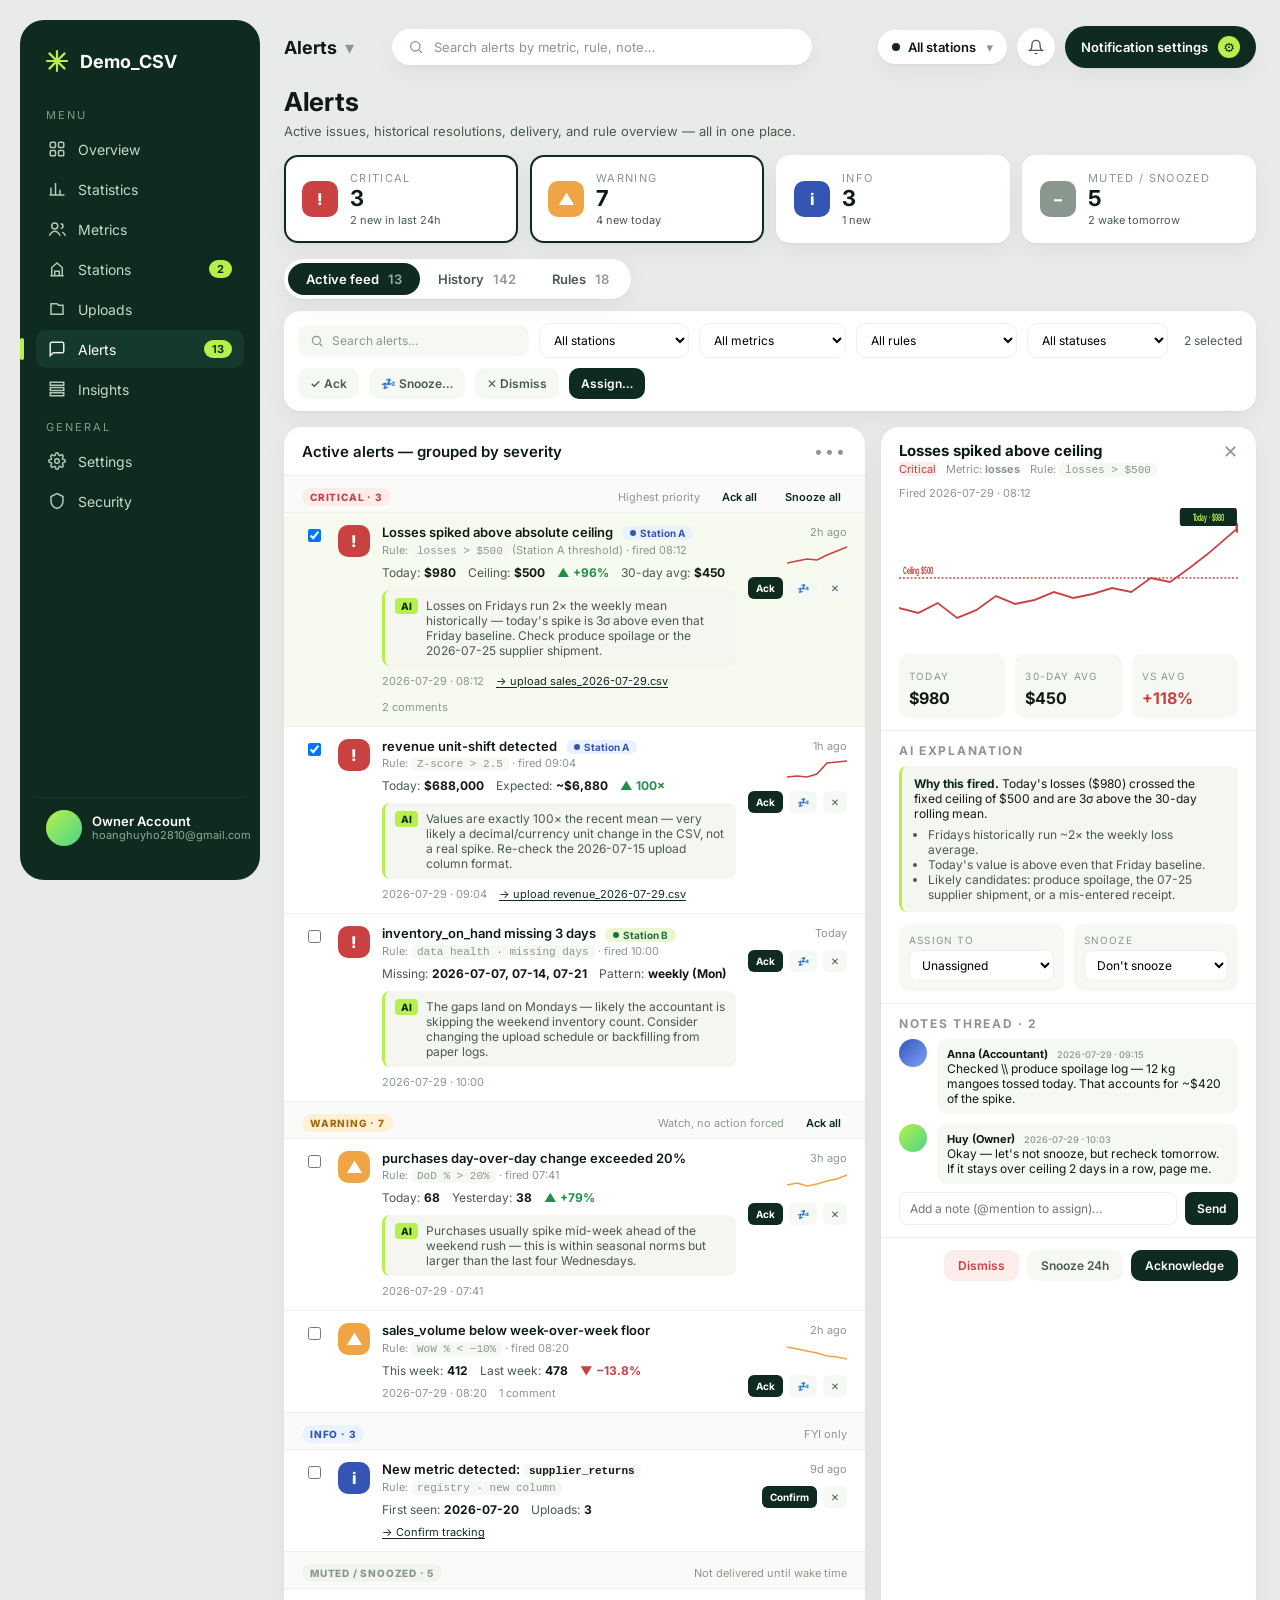
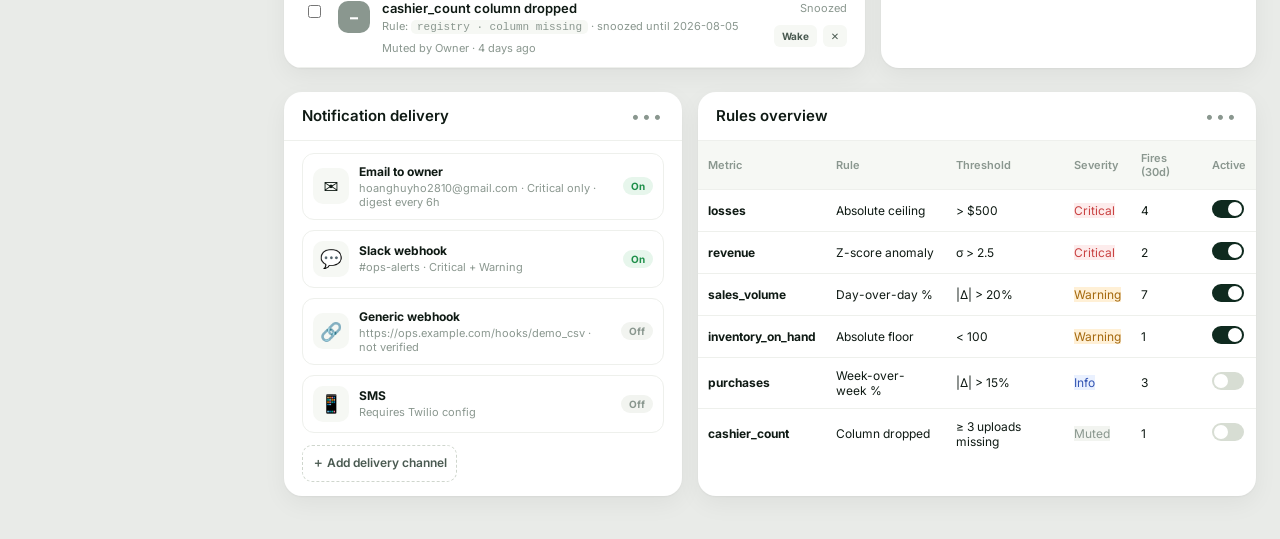
==== prototype/alerts.html @ dcbe6d95 "Initial commit: Demo_CSV prototype + Supabase schema - Static HTML/CSS prototype for all 9 pages (Ov" ====
<!doctype html>
<html lang="en">
<head>
<meta charset="utf-8" />
<meta name="viewport" content="width=1280" />
<title>Demo_CSV — Alerts</title>
<link rel="preconnect" href="https://fonts.googleapis.com">
<link rel="preconnect" href="https://fonts.gstatic.com" crossorigin>
<link href="https://fonts.googleapis.com/css2?family=Inter:wght@400;500;600;700;800&display=swap" rel="stylesheet">
<style>
  :root{
    --bg:#e9ebe8; --panel:#fff; --ink:#0f1a14; --ink-2:#4a5a51; --muted:#8a978f;
    --line:#eef0ec; --sidebar:#0f2a1f; --sidebar-2:#153a2b;
    --accent:#b7f04a; --green:#1f6f4a; --red:#c94141; --amber:#f0a545; --blue:#3455b3;
    --chip:#f2f4f0;
    --radius:18px; --shadow:0 1px 2px rgba(15,26,20,.04), 0 8px 24px rgba(15,26,20,.05);
  }
  *{box-sizing:border-box}
  html,body{margin:0;padding:0;background:var(--bg);color:var(--ink);font-family:'Inter',system-ui,sans-serif;-webkit-font-smoothing:antialiased}
  a{color:inherit;text-decoration:none} button{font:inherit;color:inherit;cursor:pointer;border:0;background:none}
  code{font-family:ui-monospace,Menlo,monospace;font-size:11px;background:#f6f8f4;padding:1px 6px;border-radius:5px}

  .app{display:grid;grid-template-columns:240px 1fr;gap:20px;max-width:1360px;margin:20px auto;padding:0 20px;align-items:start}

  /* Sidebar */
  .sidebar{background:var(--sidebar);color:#cfe0d5;border-radius:24px;padding:22px 16px;min-height:calc(100vh - 40px);position:sticky;top:20px;display:flex;flex-direction:column}
  .brand{display:flex;align-items:center;gap:10px;padding:6px 8px 22px}
  .brand-mark{width:26px;height:26px;color:var(--accent)}
  .brand-name{font-weight:700;color:#fff;font-size:18px}
  .side-label{font-size:11px;color:#7f9a8b;letter-spacing:.18em;padding:12px 10px 8px;text-transform:uppercase}
  .nav{display:flex;flex-direction:column;gap:2px}
  .nav a{display:flex;align-items:center;gap:12px;padding:10px 12px;border-radius:10px;font-size:14px;color:#c7d8cd;position:relative}
  .nav a:hover{background:rgba(255,255,255,.04);color:#fff}
  .nav a.active{background:var(--sidebar-2);color:#fff}
  .nav a.active::before{content:"";position:absolute;left:-16px;top:8px;bottom:8px;width:4px;border-radius:4px;background:var(--accent)}
  .nav svg{width:18px;height:18px;flex:0 0 18px;opacity:.9}
  .badge{margin-left:auto;background:var(--accent);color:#0f2a1f;font-weight:700;font-size:11px;padding:2px 8px;border-radius:999px}
  .profile{margin-top:auto;display:flex;align-items:center;gap:10px;padding:12px 10px;border-top:1px solid rgba(255,255,255,.06)}
  .avatar{width:36px;height:36px;border-radius:50%;background:linear-gradient(135deg,#b7f04a,#4bd48a);flex:0 0 36px}
  .profile .who{font-size:13px;color:#fff;font-weight:600;line-height:1.1}
  .profile .mail{font-size:11px;color:#8ea89a}

  /* Header */
  .header{display:flex;align-items:center;gap:14px;padding:6px 4px 18px}
  .h-title{display:flex;align-items:center;gap:8px;font-weight:700;font-size:18px}
  .h-title .caret{color:var(--muted)}
  .search{margin-left:24px;flex:1;max-width:420px;background:#fff;border-radius:999px;display:flex;align-items:center;gap:10px;padding:10px 16px;color:var(--muted);font-size:13px;box-shadow:var(--shadow)}
  .search svg{width:16px;height:16px}
  .h-actions{margin-left:auto;display:flex;align-items:center;gap:10px}
  .icon-btn{width:38px;height:38px;border-radius:50%;background:#fff;box-shadow:var(--shadow);display:inline-flex;align-items:center;justify-content:center;color:var(--ink-2)}
  .cta{background:var(--sidebar);color:#fff;padding:10px 16px;border-radius:999px;display:inline-flex;align-items:center;gap:10px;font-size:13px;font-weight:600;box-shadow:var(--shadow)}
  .cta .plus{width:22px;height:22px;border-radius:50%;background:var(--accent);color:#0f2a1f;display:inline-flex;align-items:center;justify-content:center;font-weight:800}

  .page-head{display:flex;align-items:flex-end;justify-content:space-between;margin:0 4px 16px}
  .page-head h1{margin:0;font-size:26px;font-weight:700;letter-spacing:-.01em}
  .page-head p{margin:6px 0 0;color:var(--ink-2);font-size:13px}

  /* Severity KPI strip */
  .sev-strip{display:grid;grid-template-columns:repeat(4,1fr);gap:12px;margin:0 4px 16px}
  .sev-card{background:#fff;border-radius:14px;padding:14px 16px;box-shadow:var(--shadow);display:flex;align-items:center;gap:12px;cursor:pointer;border:2px solid transparent}
  .sev-card.active{border-color:var(--sidebar)}
  .sev-card .ic{width:36px;height:36px;border-radius:10px;display:inline-flex;align-items:center;justify-content:center;color:#fff;font-weight:800}
  .sev-card.crit .ic{background:var(--red)}
  .sev-card.warn .ic{background:var(--amber)}
  .sev-card.info .ic{background:var(--blue)}
  .sev-card.muted .ic{background:#8a978f}
  .sev-card .lbl{font-size:11px;color:var(--muted);text-transform:uppercase;letter-spacing:.12em}
  .sev-card .val{font-size:22px;font-weight:700;letter-spacing:-.01em}
  .sev-card .foot{font-size:11px;color:var(--ink-2);margin-top:2px}

  /* Tabs */
  .tabs{display:inline-flex;background:#fff;border-radius:999px;padding:4px;box-shadow:var(--shadow);margin:0 4px 12px}
  .tabs button{padding:8px 18px;border-radius:999px;font-size:13px;font-weight:600;color:var(--ink-2)}
  .tabs button.active{background:var(--sidebar);color:#fff}

  /* Toolbar */
  .toolbar{display:flex;align-items:center;gap:10px;flex-wrap:wrap;background:#fff;border-radius:16px;padding:12px 14px;box-shadow:var(--shadow);margin:0 4px 16px}
  .toolbar .search-s{flex:1;min-width:180px;background:#f6f8f4;border-radius:10px;padding:8px 12px;font-size:12px;color:var(--muted);display:inline-flex;align-items:center;gap:8px}
  .toolbar select{padding:8px 10px;border:1px solid var(--line);border-radius:10px;background:#fff;font:inherit;font-size:12px}
  .toolbar .btn{padding:8px 12px;border-radius:10px;font-size:12px;font-weight:600}
  .toolbar .btn.ghost{background:#f6f8f4;color:var(--ink-2)}
  .toolbar .btn.primary{background:var(--sidebar);color:#fff}
  .selcount{font-size:12px;color:var(--ink-2);margin-left:6px}

  /* Layout: feed + drawer */
  .work{display:grid;grid-template-columns:1.55fr 1fr;gap:16px;margin:0 4px 24px}
  .card{background:#fff;border-radius:var(--radius);box-shadow:var(--shadow);overflow:hidden}
  .card-head{padding:14px 18px;display:flex;align-items:center;gap:10px;border-bottom:1px solid var(--line)}
  .card-head h3{margin:0;font-size:15px;font-weight:600}
  .kebab{color:var(--muted);letter-spacing:2px;margin-left:auto}
  .subhead{padding:12px 18px 6px;display:flex;align-items:center;gap:8px;background:#fafbf8;border-bottom:1px solid var(--line)}
  .subhead .sev-pill{font-size:10px;font-weight:800;padding:3px 8px;border-radius:999px;text-transform:uppercase;letter-spacing:.08em}
  .sev-pill.crit{background:#fdecec;color:var(--red)}
  .sev-pill.warn{background:#fff0d6;color:#a4680d}
  .sev-pill.info{background:#eaf1ff;color:var(--blue)}
  .sev-pill.muted{background:#f2f4f0;color:#8a978f}
  .subhead .count{margin-left:auto;font-size:11px;color:var(--muted)}
  .subhead .bulk{font-size:11px;color:var(--sidebar);font-weight:600;margin-left:8px}

  /* Alert row */
  .alert{display:grid;grid-template-columns:24px auto 1fr auto;gap:12px;align-items:flex-start;padding:12px 18px;border-bottom:1px solid var(--line);cursor:pointer}
  .alert:hover{background:#fafbf8}
  .alert.sel{background:#f6faef}
  .alert input[type=checkbox]{margin-top:4px}
  .alert .icon{width:32px;height:32px;border-radius:10px;display:inline-flex;align-items:center;justify-content:center;color:#fff;font-weight:800;flex:0 0 32px}
  .alert.crit .icon{background:var(--red)}
  .alert.warn .icon{background:var(--amber)}
  .alert.info .icon{background:var(--blue)}
  .alert.muted .icon{background:#8a978f}
  .alert .title{font-size:13px;font-weight:600;line-height:1.2}
  .alert .rule{font-size:11px;color:var(--muted);margin-top:2px}
  .alert .body{display:flex;flex-wrap:wrap;gap:12px;align-items:center;margin-top:8px;font-size:12px;color:var(--ink-2)}
  .alert .vs{display:inline-flex;align-items:center;gap:4px}
  .alert .vs b{color:var(--ink)}
  .delta{font-weight:700}
  .delta.up{color:#1f8f4a}
  .delta.down{color:var(--red)}
  .alert .ai{
    margin-top:10px;padding:8px 10px;background:#f4f6ef;border-left:3px solid var(--accent);
    border-radius:8px;font-size:12px;color:var(--ink-2);display:flex;gap:8px;align-items:flex-start
  }
  .alert .ai .lbl{font-size:10px;font-weight:800;color:#0f2a1f;background:var(--accent);padding:2px 6px;border-radius:4px;flex:0 0 auto}
  .alert .meta{font-size:11px;color:var(--muted);margin-top:8px;display:flex;gap:12px;flex-wrap:wrap}
  .alert .meta a{color:var(--sidebar);text-decoration:underline;text-underline-offset:2px}
  .alert .side{display:flex;flex-direction:column;gap:6px;align-items:flex-end;font-size:11px}
  .alert .side .when{color:var(--muted)}
  .alert .side svg{width:60px;height:22px}
  .row-actions{display:flex;gap:6px;margin-top:4px}
  .row-actions button{padding:5px 8px;border-radius:6px;font-size:10px;font-weight:700;color:var(--ink-2);background:#f6f8f4}
  .row-actions button.pri{background:var(--sidebar);color:#fff}

  /* Drawer */
  .drawer .card-head{border-bottom:1px solid var(--line)}
  .drawer .head-row{padding:14px 18px 8px}
  .drawer h3{margin:0;font-size:15px}
  .drawer .subline{color:var(--muted);font-size:11px;margin-top:2px;display:flex;gap:10px;flex-wrap:wrap}
  .drawer .close{color:var(--muted);font-size:18px;margin-left:auto;cursor:pointer}

  .metric-strip{padding:0 18px 12px}
  .metric-strip svg{width:100%;height:130px}

  .stat-row{display:grid;grid-template-columns:repeat(3,1fr);gap:10px;padding:0 18px 12px}
  .stat{background:#f6f8f4;border-radius:10px;padding:10px}
  .stat label{font-size:10px;color:var(--muted);text-transform:uppercase;letter-spacing:.12em}
  .stat .v{font-size:16px;font-weight:700;margin-top:4px}

  .section{padding:12px 18px;border-top:1px solid var(--line)}
  .section h4{margin:0 0 8px;font-size:12px;text-transform:uppercase;letter-spacing:.14em;color:var(--muted)}
  .ai-full{background:#f4f6ef;border-left:3px solid var(--accent);border-radius:8px;padding:10px 12px;font-size:12px;color:var(--ink)}
  .ai-full b{color:#0f2a1f}
  .ai-full ul{margin:6px 0 0 14px;padding:0;font-size:12px;color:var(--ink-2)}

  /* Assign / snooze row */
  .quick-row{display:grid;grid-template-columns:1fr 1fr;gap:10px;padding:0 18px 12px}
  .quick-row .kv{background:#f6f8f4;border-radius:10px;padding:10px}
  .quick-row label{font-size:10px;color:var(--muted);text-transform:uppercase;letter-spacing:.12em;display:block;margin-bottom:4px}
  .quick-row select{width:100%;padding:6px 8px;border:1px solid var(--line);border-radius:8px;font:inherit;font-size:12px;background:#fff}

  /* Comments */
  .thread{display:flex;flex-direction:column;gap:10px}
  .comment{display:flex;gap:10px}
  .comment .av{width:28px;height:28px;border-radius:50%;flex:0 0 28px}
  .comment .av.acc{background:linear-gradient(135deg,#3455b3,#7fa2ff)}
  .comment .av.own{background:linear-gradient(135deg,#b7f04a,#4bd48a)}
  .comment .body{flex:1;background:#f6f8f4;border-radius:10px;padding:8px 10px;font-size:12px;color:var(--ink)}
  .comment .who{font-weight:700;font-size:11px}
  .comment .who small{color:var(--muted);font-weight:500;margin-left:6px}
  .compose{display:flex;gap:8px;margin-top:8px}
  .compose input{flex:1;padding:8px 10px;border:1px solid var(--line);border-radius:8px;font:inherit;font-size:12px;background:#fff}
  .compose button{background:var(--sidebar);color:#fff;padding:8px 12px;border-radius:8px;font-size:12px;font-weight:600}

  .drawer-actions{display:flex;gap:8px;justify-content:flex-end;padding:12px 18px;border-top:1px solid var(--line)}
  .btn{padding:8px 14px;border-radius:10px;font-size:12px;font-weight:600}
  .btn.ghost{background:#f6f8f4;color:var(--ink-2)}
  .btn.primary{background:var(--sidebar);color:#fff}
  .btn.danger{background:#fdecec;color:var(--red)}

  /* Bottom row: notifications + rules overview */
  .brow{display:grid;grid-template-columns:1fr 1.4fr;gap:16px;margin:0 4px 24px}
  .brow .card{padding:0}
  .channels{display:flex;flex-direction:column;gap:10px;padding:12px 18px}
  .channel{display:grid;grid-template-columns:36px 1fr auto;gap:10px;align-items:center;padding:10px;border:1px solid var(--line);border-radius:12px}
  .channel .cic{width:36px;height:36px;border-radius:10px;background:#f6f8f4;display:inline-flex;align-items:center;justify-content:center;font-size:18px}
  .channel .n{font-size:12px;font-weight:700}
  .channel .d{font-size:11px;color:var(--muted);margin-top:2px}
  .channel .st{font-size:10px;font-weight:700;padding:3px 8px;border-radius:999px}
  .st.on{background:#e7f6ec;color:#1f8f4a}
  .st.off{background:#f2f4f0;color:#8a978f}
  .add-ch{display:block;text-align:center;padding:9px;border:1px dashed #cfd6cd;border-radius:10px;color:var(--ink-2);font-size:12px;font-weight:600;margin:0 18px 14px}

  /* Rules overview */
  table.rules{width:100%;border-collapse:separate;border-spacing:0;font-size:12px}
  table.rules th{text-align:left;font-size:11px;color:var(--muted);font-weight:600;padding:10px;background:#f6f8f4;border-bottom:1px solid var(--line)}
  table.rules td{padding:10px;border-bottom:1px solid var(--line)}
  table.rules tr:last-child td{border-bottom:0}
  .toggle{position:relative;display:inline-block;width:32px;height:18px}
  .toggle input{display:none}
  .toggle span{position:absolute;inset:0;background:#d7ddd3;border-radius:20px;transition:.15s}
  .toggle span::before{content:"";position:absolute;left:2px;top:2px;width:14px;height:14px;background:#fff;border-radius:50%;transition:.15s}
  .toggle input:checked + span{background:var(--sidebar)}
  .toggle input:checked + span::before{transform:translateX(14px)}
</style>
</head>
<body>

<div class="app">

  <!-- Sidebar -->
  <aside class="sidebar">
    <div class="brand">
      <svg class="brand-mark" viewBox="0 0 24 24" fill="none" stroke="currentColor" stroke-width="2"><path d="M12 2v20M2 12h20M4.5 4.5l15 15M19.5 4.5l-15 15"/></svg>
      <div class="brand-name">Demo_CSV</div>
    </div>
    <div class="side-label">Menu</div>
    <nav class="nav">
      <a href="index.html"><svg viewBox="0 0 24 24" fill="none" stroke="currentColor" stroke-width="2"><rect x="3" y="3" width="7" height="7" rx="1.5"/><rect x="14" y="3" width="7" height="7" rx="1.5"/><rect x="3" y="14" width="7" height="7" rx="1.5"/><rect x="14" y="14" width="7" height="7" rx="1.5"/></svg>Overview</a>
      <a href="statistics.html"><svg viewBox="0 0 24 24" fill="none" stroke="currentColor" stroke-width="2"><path d="M4 20V10M10 20V4M16 20v-7M22 20H2"/></svg>Statistics</a>
      <a href="metrics.html"><svg viewBox="0 0 24 24" fill="none" stroke="currentColor" stroke-width="2"><circle cx="9" cy="8" r="4"/><path d="M2 21c1-4 5-6 7-6s6 2 7 6M17 11a3 3 0 100-6M23 21c-.6-2.4-2.3-4-4-4.8"/></svg>Metrics</a>
      <a href="stations.html"><svg viewBox="0 0 24 24" fill="none" stroke="currentColor" stroke-width="2"><path d="M3 21h18M5 21V10l7-6 7 6v11M9 21v-6h6v6"/></svg>Stations<span class="badge">2</span></a>
      <a href="uploads.html"><svg viewBox="0 0 24 24" fill="none" stroke="currentColor" stroke-width="2"><path d="M20 7h-6L12 5H4v14h16V7z"/></svg>Uploads</a>
      <a class="active" href="alerts.html"><svg viewBox="0 0 24 24" fill="none" stroke="currentColor" stroke-width="2"><path d="M21 15a2 2 0 01-2 2H7l-4 4V5a2 2 0 012-2h14a2 2 0 012 2z"/></svg>Alerts<span class="badge">13</span></a>
      <a href="insights.html"><svg viewBox="0 0 24 24" fill="none" stroke="currentColor" stroke-width="2"><path d="M3 3h18v4H3zM3 10h18v4H3zM3 17h18v4H3z"/></svg>Insights</a>
    </nav>
    <div class="side-label">General</div>
    <nav class="nav">
      <a href="settings.html"><svg viewBox="0 0 24 24" fill="none" stroke="currentColor" stroke-width="2" stroke-linecap="round" stroke-linejoin="round"><circle cx="12" cy="12" r="3"/><path d="M19.4 15a1.65 1.65 0 00.33 1.82l.06.06a2 2 0 01-2.83 2.83l-.06-.06a1.65 1.65 0 00-1.82-.33 1.65 1.65 0 00-1 1.51V21a2 2 0 01-4 0v-.09a1.65 1.65 0 00-1-1.51 1.65 1.65 0 00-1.82.33l-.06.06a2 2 0 01-2.83-2.83l.06-.06a1.65 1.65 0 00.33-1.82 1.65 1.65 0 00-1.51-1H3a2 2 0 010-4h.09a1.65 1.65 0 001.51-1 1.65 1.65 0 00-.33-1.82l-.06-.06a2 2 0 012.83-2.83l.06.06a1.65 1.65 0 001.82.33H9a1.65 1.65 0 001-1.51V3a2 2 0 014 0v.09a1.65 1.65 0 001 1.51 1.65 1.65 0 001.82-.33l.06-.06a2 2 0 012.83 2.83l-.06.06a1.65 1.65 0 00-.33 1.82V9a1.65 1.65 0 00 1.51 1H21a2 2 0 010 4h-.09a1.65 1.65 0 00-1.51 1z"/></svg>Settings</a>
      <a href="security.html"><svg viewBox="0 0 24 24" fill="none" stroke="currentColor" stroke-width="2"><path d="M12 2l8 4v6c0 5-3.5 8.5-8 10-4.5-1.5-8-5-8-10V6z"/></svg>Security</a>
    </nav>
    <div class="profile">
      <div class="avatar"></div>
      <div><div class="who">Owner Account</div><div class="mail">hoanghuyho2810@gmail.com</div></div>
    </div>
  </aside>

  <!-- Main -->
  <main>
    <div class="header">
      <div class="h-title">Alerts <span class="caret">▾</span></div>
      <div class="search">
        <svg viewBox="0 0 24 24" fill="none" stroke="currentColor" stroke-width="2"><circle cx="11" cy="11" r="7"/><path d="M21 21l-4.3-4.3"/></svg>
        Search alerts by metric, rule, note…
      </div>
      <div class="h-actions">
        <button style="display:inline-flex;align-items:center;gap:8px;padding:9px 14px;border-radius:999px;background:#fff;box-shadow:var(--shadow);font-size:13px;color:var(--ink);font-weight:600;font-family:inherit;border:0;cursor:pointer" title="Scope to a station"><span style="width:8px;height:8px;border-radius:50%;background:#0f2a1f;display:inline-block"></span>All stations<span style="color:var(--muted);margin-left:2px">▾</span></button>
        <button class="icon-btn"><svg width="16" height="16" viewBox="0 0 24 24" fill="none" stroke="currentColor" stroke-width="2"><path d="M18 8a6 6 0 10-12 0c0 7-3 9-3 9h18s-3-2-3-9M13.7 21a2 2 0 01-3.4 0"/></svg></button>
        <button class="cta">Notification settings <span class="plus">⚙</span></button>
      </div>
    </div>

    <div class="page-head">
      <div>
        <h1>Alerts</h1>
        <p>Active issues, historical resolutions, delivery, and rule overview — all in one place.</p>
      </div>
    </div>

    <!-- Severity KPI strip (also filter chips) -->
    <div class="sev-strip">
      <div class="sev-card crit active">
        <div class="ic">!</div>
        <div><div class="lbl">Critical</div><div class="val">3</div><div class="foot">2 new in last 24h</div></div>
      </div>
      <div class="sev-card warn active">
        <div class="ic">▲</div>
        <div><div class="lbl">Warning</div><div class="val">7</div><div class="foot">4 new today</div></div>
      </div>
      <div class="sev-card info">
        <div class="ic">i</div>
        <div><div class="lbl">Info</div><div class="val">3</div><div class="foot">1 new</div></div>
      </div>
      <div class="sev-card muted">
        <div class="ic">–</div>
        <div><div class="lbl">Muted / Snoozed</div><div class="val">5</div><div class="foot">2 wake tomorrow</div></div>
      </div>
    </div>

    <!-- Tabs -->
    <div class="tabs">
      <button class="active">Active feed <span style="opacity:.6;margin-left:6px">13</span></button>
      <button>History <span style="opacity:.6;margin-left:6px">142</span></button>
      <button>Rules <span style="opacity:.6;margin-left:6px">18</span></button>
    </div>

    <!-- Toolbar -->
    <div class="toolbar">
      <div class="search-s">
        <svg width="14" height="14" viewBox="0 0 24 24" fill="none" stroke="currentColor" stroke-width="2"><circle cx="11" cy="11" r="7"/><path d="M21 21l-4.3-4.3"/></svg>
        Search alerts…
      </div>
      <select><option>All stations</option><option>Station A · Quận 1</option><option>Station B · Thủ Đức</option></select>
      <select><option>All metrics</option><option>sales_volume</option><option>losses</option><option>revenue</option><option>inventory_on_hand</option></select>
      <select><option>All rules</option><option>Day-over-day %</option><option>Absolute floor/ceiling</option><option>Z-score anomaly</option></select>
      <select><option>All statuses</option><option>Unacknowledged</option><option>Acknowledged</option><option>Snoozed</option></select>
      <span class="selcount">2 selected</span>
      <button class="btn ghost">✓ Ack</button>
      <button class="btn ghost">💤 Snooze…</button>
      <button class="btn ghost">✕ Dismiss</button>
      <button class="btn primary">Assign…</button>
    </div>

    <!-- Feed + drawer -->
    <div class="work">

      <!-- Feed grouped by severity -->
      <div class="card">
        <div class="card-head"><h3>Active alerts — grouped by severity</h3><span class="kebab">•••</span></div>

        <!-- Critical -->
        <div class="subhead"><span class="sev-pill crit">Critical · 3</span> <span class="count">Highest priority</span> <button class="bulk">Ack all</button> <button class="bulk">Snooze all</button></div>

        <div class="alert crit sel">
          <input type="checkbox" checked>
          <div class="icon">!</div>
          <div>
            <div class="title">Losses spiked above absolute ceiling <span style="display:inline-flex;align-items:center;gap:4px;background:#eaf1ff;color:#3455b3;padding:1px 8px;border-radius:999px;font-weight:700;font-size:10px;margin-left:6px;vertical-align:middle"><span style="width:6px;height:6px;border-radius:50%;background:#3455b3"></span>Station A</span></div>
            <div class="rule">Rule: <code>losses &gt; $500</code> (Station A threshold) · fired 08:12</div>
            <div class="body">
              <span class="vs">Today: <b>$980</b></span>
              <span class="vs">Ceiling: <b>$500</b></span>
              <span class="delta up">▲ +96%</span>
              <span class="vs">30-day avg: <b>$450</b></span>
            </div>
            <div class="ai">
              <span class="lbl">AI</span>
              <div>Losses on Fridays run 2× the weekly mean historically — today's spike is 3σ above even that Friday baseline. Check produce spoilage or the 2026-07-25 supplier shipment.</div>
            </div>
            <div class="meta">
              <span>2026-07-29 · 08:12</span>
              <a href="uploads.html">→ upload sales_2026-07-29.csv</a>
              <span>2 comments</span>
            </div>
          </div>
          <div class="side">
            <div class="when">2h ago</div>
            <svg viewBox="0 0 60 22"><polyline fill="none" stroke="#c94141" stroke-width="1.6" points="0,18 10,16 20,14 30,15 40,10 50,6 60,2"/></svg>
            <div class="row-actions"><button class="pri">Ack</button><button>💤</button><button>✕</button></div>
          </div>
        </div>

        <div class="alert crit">
          <input type="checkbox" checked>
          <div class="icon">!</div>
          <div>
            <div class="title">revenue unit-shift detected <span style="display:inline-flex;align-items:center;gap:4px;background:#eaf1ff;color:#3455b3;padding:1px 8px;border-radius:999px;font-weight:700;font-size:10px;margin-left:6px;vertical-align:middle"><span style="width:6px;height:6px;border-radius:50%;background:#3455b3"></span>Station A</span></div>
            <div class="rule">Rule: <code>Z-score &gt; 2.5</code> · fired 09:04</div>
            <div class="body">
              <span class="vs">Today: <b>$688,000</b></span>
              <span class="vs">Expected: <b>~$6,880</b></span>
              <span class="delta up">▲ 100×</span>
            </div>
            <div class="ai"><span class="lbl">AI</span><div>Values are exactly 100× the recent mean — very likely a decimal/currency unit change in the CSV, not a real spike. Re-check the 2026-07-15 upload column format.</div></div>
            <div class="meta"><span>2026-07-29 · 09:04</span><a href="uploads.html">→ upload revenue_2026-07-29.csv</a></div>
          </div>
          <div class="side">
            <div class="when">1h ago</div>
            <svg viewBox="0 0 60 22"><polyline fill="none" stroke="#c94141" stroke-width="1.6" points="0,18 10,17 20,18 30,15 40,4 50,3 60,2"/></svg>
            <div class="row-actions"><button class="pri">Ack</button><button>💤</button><button>✕</button></div>
          </div>
        </div>

        <div class="alert crit">
          <input type="checkbox">
          <div class="icon">!</div>
          <div>
            <div class="title">inventory_on_hand missing 3 days <span style="display:inline-flex;align-items:center;gap:4px;background:#eaf7d3;color:#1f6f4a;padding:1px 8px;border-radius:999px;font-weight:700;font-size:10px;margin-left:6px;vertical-align:middle"><span style="width:6px;height:6px;border-radius:50%;background:#1f6f4a"></span>Station B</span></div>
            <div class="rule">Rule: <code>data health · missing days</code> · fired 10:00</div>
            <div class="body">
              <span class="vs">Missing: <b>2026-07-07, 07-14, 07-21</b></span>
              <span class="vs">Pattern: <b>weekly (Mon)</b></span>
            </div>
            <div class="ai"><span class="lbl">AI</span><div>The gaps land on Mondays — likely the accountant is skipping the weekend inventory count. Consider changing the upload schedule or backfilling from paper logs.</div></div>
            <div class="meta"><span>2026-07-29 · 10:00</span></div>
          </div>
          <div class="side">
            <div class="when">Today</div>
            <div class="row-actions"><button class="pri">Ack</button><button>💤</button><button>✕</button></div>
          </div>
        </div>

        <!-- Warning -->
        <div class="subhead"><span class="sev-pill warn">Warning · 7</span> <span class="count">Watch, no action forced</span> <button class="bulk">Ack all</button></div>

        <div class="alert warn">
          <input type="checkbox">
          <div class="icon">▲</div>
          <div>
            <div class="title">purchases day-over-day change exceeded 20%</div>
            <div class="rule">Rule: <code>DoD % &gt; 20%</code> · fired 07:41</div>
            <div class="body">
              <span class="vs">Today: <b>68</b></span>
              <span class="vs">Yesterday: <b>38</b></span>
              <span class="delta up">▲ +79%</span>
            </div>
            <div class="ai"><span class="lbl">AI</span><div>Purchases usually spike mid-week ahead of the weekend rush — this is within seasonal norms but larger than the last four Wednesdays.</div></div>
            <div class="meta"><span>2026-07-29 · 07:41</span></div>
          </div>
          <div class="side">
            <div class="when">3h ago</div>
            <svg viewBox="0 0 60 22"><polyline fill="none" stroke="#f0a545" stroke-width="1.6" points="0,14 10,12 20,15 30,13 40,10 50,8 60,4"/></svg>
            <div class="row-actions"><button class="pri">Ack</button><button>💤</button><button>✕</button></div>
          </div>
        </div>

        <div class="alert warn">
          <input type="checkbox">
          <div class="icon">▲</div>
          <div>
            <div class="title">sales_volume below week-over-week floor</div>
            <div class="rule">Rule: <code>WoW % &lt; −10%</code> · fired 08:20</div>
            <div class="body">
              <span class="vs">This week: <b>412</b></span>
              <span class="vs">Last week: <b>478</b></span>
              <span class="delta down">▼ −13.8%</span>
            </div>
            <div class="meta"><span>2026-07-29 · 08:20</span><span>1 comment</span></div>
          </div>
          <div class="side">
            <div class="when">2h ago</div>
            <svg viewBox="0 0 60 22"><polyline fill="none" stroke="#f0a545" stroke-width="1.6" points="0,4 10,6 20,8 30,10 40,13 50,14 60,16"/></svg>
            <div class="row-actions"><button class="pri">Ack</button><button>💤</button><button>✕</button></div>
          </div>
        </div>

        <!-- Info -->
        <div class="subhead"><span class="sev-pill info">Info · 3</span> <span class="count">FYI only</span></div>

        <div class="alert info">
          <input type="checkbox">
          <div class="icon">i</div>
          <div>
            <div class="title">New metric detected: <code>supplier_returns</code></div>
            <div class="rule">Rule: <code>registry · new column</code></div>
            <div class="body"><span class="vs">First seen: <b>2026-07-20</b></span><span class="vs">Uploads: <b>3</b></span></div>
            <div class="meta"><a href="metrics.html">→ Confirm tracking</a></div>
          </div>
          <div class="side"><div class="when">9d ago</div><div class="row-actions"><button class="pri">Confirm</button><button>✕</button></div></div>
        </div>

        <!-- Muted / snoozed -->
        <div class="subhead"><span class="sev-pill muted">Muted / Snoozed · 5</span> <span class="count">Not delivered until wake time</span></div>

        <div class="alert muted">
          <input type="checkbox">
          <div class="icon">–</div>
          <div>
            <div class="title">cashier_count column dropped</div>
            <div class="rule">Rule: <code>registry · column missing</code> · snoozed until 2026-08-05</div>
            <div class="meta"><span>Muted by Owner · 4 days ago</span></div>
          </div>
          <div class="side"><div class="when">Snoozed</div><div class="row-actions"><button>Wake</button><button>✕</button></div></div>
        </div>
      </div>

      <!-- Detail drawer -->
      <div class="card drawer">
        <div class="head-row" style="display:flex;align-items:flex-start;gap:10px">
          <div>
            <h3>Losses spiked above ceiling</h3>
            <div class="subline">
              <span><span class="sev-pill crit">Critical</span></span>
              <span>Metric: <b>losses</b></span>
              <span>Rule: <code>losses &gt; $500</code></span>
              <span>Fired 2026-07-29 · 08:12</span>
            </div>
          </div>
          <span class="close">✕</span>
        </div>

        <div class="metric-strip">
          <svg viewBox="0 0 700 130" preserveAspectRatio="none">
            <!-- ceiling line -->
            <line x1="0" y1="70" x2="700" y2="70" stroke="#c94141" stroke-dasharray="4 4" stroke-width="1.5"/>
            <text x="8" y="66" fill="#c94141" font-size="10" font-family="Inter" font-weight="700">Ceiling $500</text>
            <!-- history -->
            <polyline fill="none" stroke="#c94141" stroke-width="2" points="0,100 40,105 80,95 120,110 160,102 200,88 240,96 280,92 320,84 360,90 400,86 440,80 480,84 520,70 560,74 600,60 640,45 700,20"/>
            <!-- point -->
            <circle cx="700" cy="20" r="5" fill="#c94141"/>
            <rect x="580" y="0" width="118" height="18" rx="4" fill="#0f2a1f"/>
            <text x="639" y="13" text-anchor="middle" fill="#b7f04a" font-size="10" font-family="Inter" font-weight="700">Today · $980</text>
          </svg>
        </div>

        <div class="stat-row">
          <div class="stat"><label>Today</label><div class="v">$980</div></div>
          <div class="stat"><label>30-day avg</label><div class="v">$450</div></div>
          <div class="stat"><label>vs avg</label><div class="v" style="color:var(--red)">+118%</div></div>
        </div>

        <div class="section">
          <h4>AI explanation</h4>
          <div class="ai-full">
            <b>Why this fired.</b> Today's losses ($980) crossed the fixed ceiling of $500 and are 3σ above the 30-day rolling mean.
            <ul>
              <li>Fridays historically run ~2× the weekly loss average.</li>
              <li>Today's value is above even that Friday baseline.</li>
              <li>Likely candidates: produce spoilage, the 07-25 supplier shipment, or a mis-entered receipt.</li>
            </ul>
          </div>
        </div>

        <div class="quick-row">
          <div class="kv">
            <label>Assign to</label>
            <select><option>Unassigned</option><option>Accountant (Anna)</option><option>Owner (Huy)</option></select>
          </div>
          <div class="kv">
            <label>Snooze</label>
            <select><option>Don't snooze</option><option>1 hour</option><option>24 hours</option><option>3 days</option><option>1 week</option><option>Until value drops below ceiling</option></select>
          </div>
        </div>

        <div class="section">
          <h4>Notes thread · 2</h4>
          <div class="thread">
            <div class="comment">
              <div class="av acc"></div>
              <div class="body">
                <div class="who">Anna (Accountant) <small>2026-07-29 · 09:15</small></div>
                Checked \\ produce spoilage log — 12 kg mangoes tossed today. That accounts for ~$420 of the spike.
              </div>
            </div>
            <div class="comment">
              <div class="av own"></div>
              <div class="body">
                <div class="who">Huy (Owner) <small>2026-07-29 · 10:03</small></div>
                Okay — let's not snooze, but recheck tomorrow. If it stays over ceiling 2 days in a row, page me.
              </div>
            </div>
          </div>
          <div class="compose">
            <input type="text" placeholder="Add a note (@mention to assign)…" />
            <button>Send</button>
          </div>
        </div>

        <div class="drawer-actions">
          <button class="btn danger">Dismiss</button>
          <button class="btn ghost">Snooze 24h</button>
          <button class="btn primary">Acknowledge</button>
        </div>
      </div>
    </div>

    <!-- Bottom row: notifications + rules overview -->
    <div class="brow">

      <div class="card">
        <div class="card-head"><h3>Notification delivery</h3><span class="kebab">•••</span></div>
        <div class="channels">
          <div class="channel">
            <div class="cic">✉️</div>
            <div>
              <div class="n">Email to owner</div>
              <div class="d">hoanghuyho2810@gmail.com · Critical only · digest every 6h</div>
            </div>
            <span class="st on">On</span>
          </div>
          <div class="channel">
            <div class="cic">💬</div>
            <div>
              <div class="n">Slack webhook</div>
              <div class="d">#ops-alerts · Critical + Warning</div>
            </div>
            <span class="st on">On</span>
          </div>
          <div class="channel">
            <div class="cic">🔗</div>
            <div>
              <div class="n">Generic webhook</div>
              <div class="d">https://ops.example.com/hooks/demo_csv · not verified</div>
            </div>
            <span class="st off">Off</span>
          </div>
          <div class="channel">
            <div class="cic">📱</div>
            <div>
              <div class="n">SMS</div>
              <div class="d">Requires Twilio config</div>
            </div>
            <span class="st off">Off</span>
          </div>
        </div>
        <button class="add-ch">＋ Add delivery channel</button>
      </div>

      <div class="card">
        <div class="card-head"><h3>Rules overview</h3><span class="kebab">•••</span></div>
        <table class="rules">
          <thead>
            <tr><th>Metric</th><th>Rule</th><th>Threshold</th><th>Severity</th><th>Fires (30d)</th><th>Active</th></tr>
          </thead>
          <tbody>
            <tr>
              <td><b>losses</b></td><td>Absolute ceiling</td><td>&gt; $500</td>
              <td><span class="sev-pill crit">Critical</span></td><td>4</td>
              <td><label class="toggle"><input type="checkbox" checked><span></span></label></td>
            </tr>
            <tr>
              <td><b>revenue</b></td><td>Z-score anomaly</td><td>σ &gt; 2.5</td>
              <td><span class="sev-pill crit">Critical</span></td><td>2</td>
              <td><label class="toggle"><input type="checkbox" checked><span></span></label></td>
            </tr>
            <tr>
              <td><b>sales_volume</b></td><td>Day-over-day %</td><td>|Δ| &gt; 20%</td>
              <td><span class="sev-pill warn">Warning</span></td><td>7</td>
              <td><label class="toggle"><input type="checkbox" checked><span></span></label></td>
            </tr>
            <tr>
              <td><b>inventory_on_hand</b></td><td>Absolute floor</td><td>&lt; 100</td>
              <td><span class="sev-pill warn">Warning</span></td><td>1</td>
              <td><label class="toggle"><input type="checkbox" checked><span></span></label></td>
            </tr>
            <tr>
              <td><b>purchases</b></td><td>Week-over-week %</td><td>|Δ| &gt; 15%</td>
              <td><span class="sev-pill info">Info</span></td><td>3</td>
              <td><label class="toggle"><input type="checkbox"><span></span></label></td>
            </tr>
            <tr>
              <td><b>cashier_count</b></td><td>Column dropped</td><td>≥ 3 uploads missing</td>
              <td><span class="sev-pill muted">Muted</span></td><td>1</td>
              <td><label class="toggle"><input type="checkbox"><span></span></label></td>
            </tr>
          </tbody>
        </table>
      </div>
    </div>

  </main>
</div>

<script>
  document.querySelectorAll('.tabs button').forEach(b=>{
    b.addEventListener('click',()=>{document.querySelectorAll('.tabs button').forEach(x=>x.classList.remove('active'));b.classList.add('active');});
  });
  document.querySelectorAll('.sev-card').forEach(c=>{
    c.addEventListener('click',()=>c.classList.toggle('active'));
  });
  document.querySelectorAll('.alert').forEach(a=>{
    a.addEventListener('click',(e)=>{
      if(e.target.tagName==='INPUT' || e.target.tagName==='BUTTON' || e.target.tagName==='A') return;
      document.querySelectorAll('.alert').forEach(x=>x.classList.remove('sel'));
      a.classList.add('sel');
    });
  });
</script>
</body>
</html>
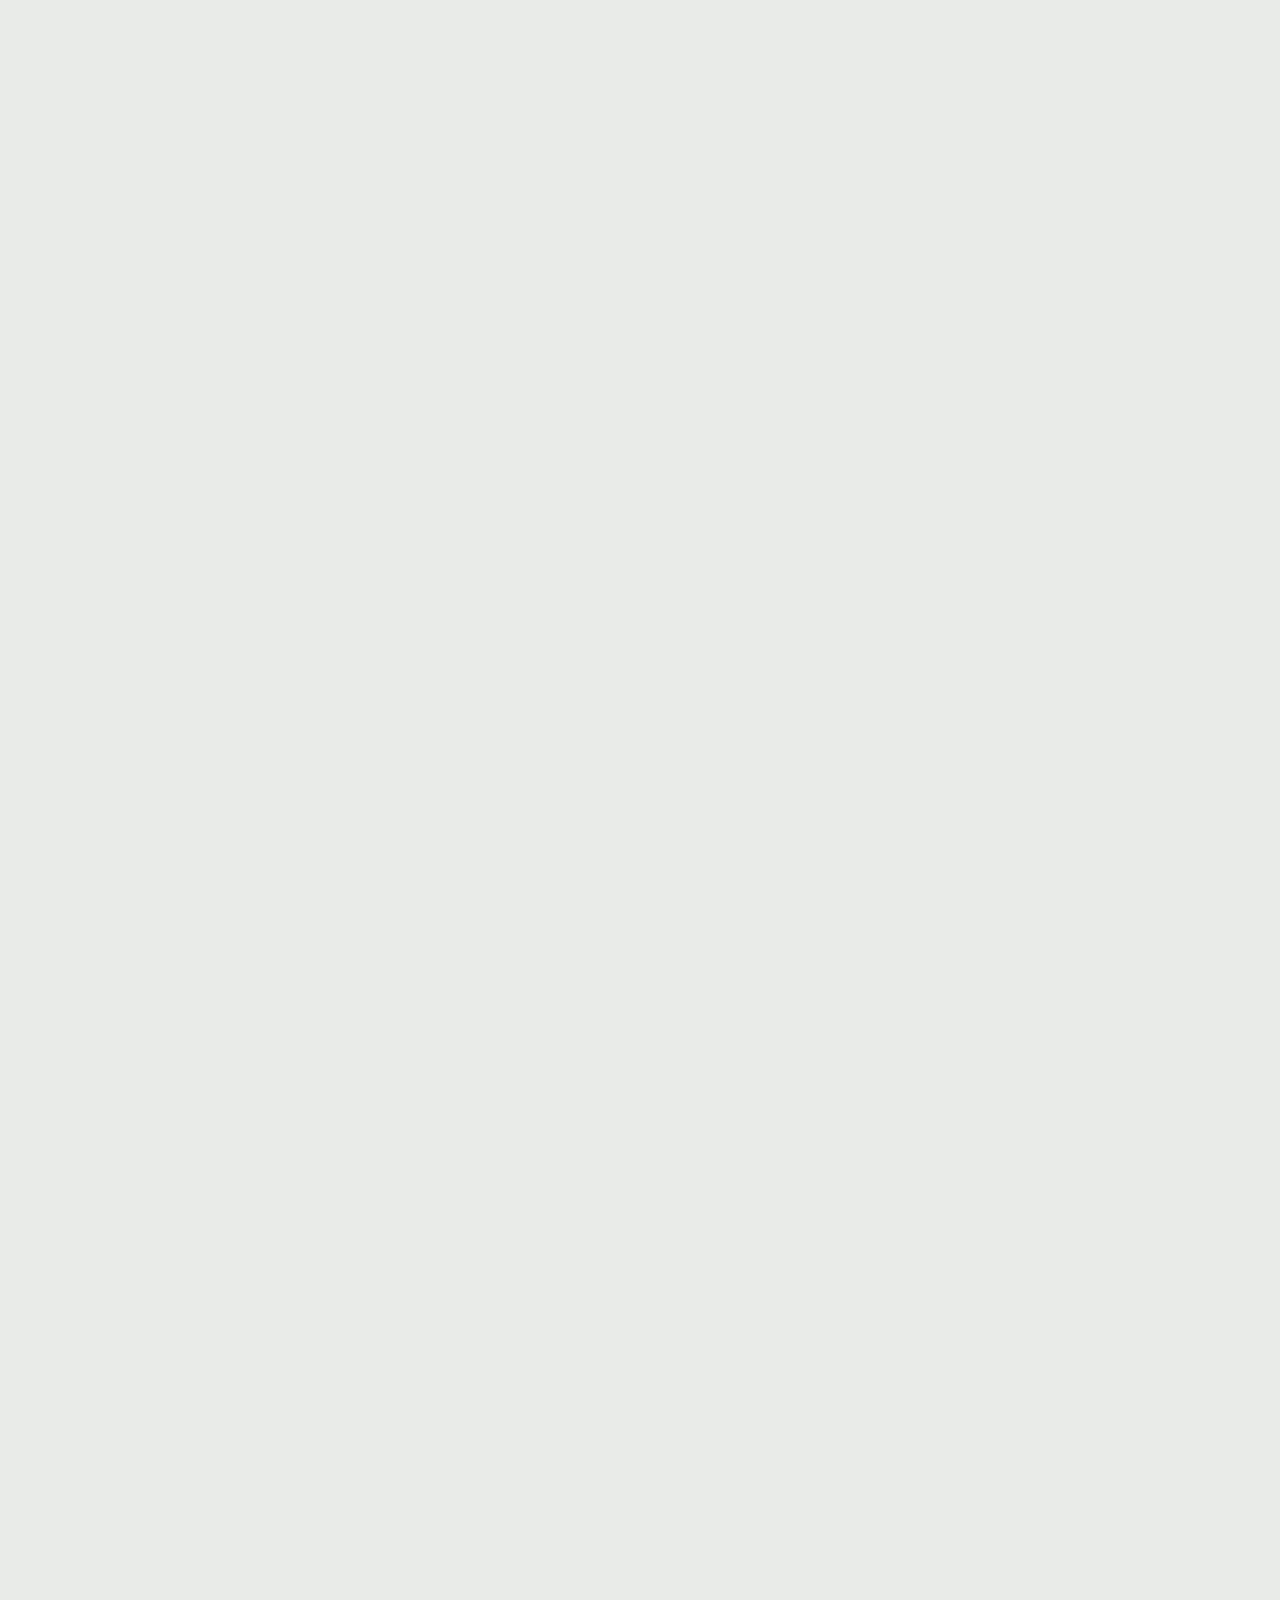
==== commit 88539451: "Wire prototype to Supabase backend; simplify Settings/Security Implements the full core loop against" ====
--- a/prototype/alerts.html
+++ b/prototype/alerts.html
@@ -6,231 +6,16 @@
 <title>Demo_CSV — Alerts</title>
 <link rel="preconnect" href="https://fonts.googleapis.com">
 <link rel="preconnect" href="https://fonts.gstatic.com" crossorigin>
-<link href="https://fonts.googleapis.com/css2?family=Inter:wght@400;500;600;700;800&display=swap" rel="stylesheet">
-<style>
-  :root{
-    --bg:#e9ebe8; --panel:#fff; --ink:#0f1a14; --ink-2:#4a5a51; --muted:#8a978f;
-    --line:#eef0ec; --sidebar:#0f2a1f; --sidebar-2:#153a2b;
-    --accent:#b7f04a; --green:#1f6f4a; --red:#c94141; --amber:#f0a545; --blue:#3455b3;
-    --chip:#f2f4f0;
-    --radius:18px; --shadow:0 1px 2px rgba(15,26,20,.04), 0 8px 24px rgba(15,26,20,.05);
-  }
-  *{box-sizing:border-box}
-  html,body{margin:0;padding:0;background:var(--bg);color:var(--ink);font-family:'Inter',system-ui,sans-serif;-webkit-font-smoothing:antialiased}
-  a{color:inherit;text-decoration:none} button{font:inherit;color:inherit;cursor:pointer;border:0;background:none}
-  code{font-family:ui-monospace,Menlo,monospace;font-size:11px;background:#f6f8f4;padding:1px 6px;border-radius:5px}
-
-  .app{display:grid;grid-template-columns:240px 1fr;gap:20px;max-width:1360px;margin:20px auto;padding:0 20px;align-items:start}
-
-  /* Sidebar */
-  .sidebar{background:var(--sidebar);color:#cfe0d5;border-radius:24px;padding:22px 16px;min-height:calc(100vh - 40px);position:sticky;top:20px;display:flex;flex-direction:column}
-  .brand{display:flex;align-items:center;gap:10px;padding:6px 8px 22px}
-  .brand-mark{width:26px;height:26px;color:var(--accent)}
-  .brand-name{font-weight:700;color:#fff;font-size:18px}
-  .side-label{font-size:11px;color:#7f9a8b;letter-spacing:.18em;padding:12px 10px 8px;text-transform:uppercase}
-  .nav{display:flex;flex-direction:column;gap:2px}
-  .nav a{display:flex;align-items:center;gap:12px;padding:10px 12px;border-radius:10px;font-size:14px;color:#c7d8cd;position:relative}
-  .nav a:hover{background:rgba(255,255,255,.04);color:#fff}
-  .nav a.active{background:var(--sidebar-2);color:#fff}
-  .nav a.active::before{content:"";position:absolute;left:-16px;top:8px;bottom:8px;width:4px;border-radius:4px;background:var(--accent)}
-  .nav svg{width:18px;height:18px;flex:0 0 18px;opacity:.9}
-  .badge{margin-left:auto;background:var(--accent);color:#0f2a1f;font-weight:700;font-size:11px;padding:2px 8px;border-radius:999px}
-  .profile{margin-top:auto;display:flex;align-items:center;gap:10px;padding:12px 10px;border-top:1px solid rgba(255,255,255,.06)}
-  .avatar{width:36px;height:36px;border-radius:50%;background:linear-gradient(135deg,#b7f04a,#4bd48a);flex:0 0 36px}
-  .profile .who{font-size:13px;color:#fff;font-weight:600;line-height:1.1}
-  .profile .mail{font-size:11px;color:#8ea89a}
-
-  /* Header */
-  .header{display:flex;align-items:center;gap:14px;padding:6px 4px 18px}
-  .h-title{display:flex;align-items:center;gap:8px;font-weight:700;font-size:18px}
-  .h-title .caret{color:var(--muted)}
-  .search{margin-left:24px;flex:1;max-width:420px;background:#fff;border-radius:999px;display:flex;align-items:center;gap:10px;padding:10px 16px;color:var(--muted);font-size:13px;box-shadow:var(--shadow)}
-  .search svg{width:16px;height:16px}
-  .h-actions{margin-left:auto;display:flex;align-items:center;gap:10px}
-  .icon-btn{width:38px;height:38px;border-radius:50%;background:#fff;box-shadow:var(--shadow);display:inline-flex;align-items:center;justify-content:center;color:var(--ink-2)}
-  .cta{background:var(--sidebar);color:#fff;padding:10px 16px;border-radius:999px;display:inline-flex;align-items:center;gap:10px;font-size:13px;font-weight:600;box-shadow:var(--shadow)}
-  .cta .plus{width:22px;height:22px;border-radius:50%;background:var(--accent);color:#0f2a1f;display:inline-flex;align-items:center;justify-content:center;font-weight:800}
-
-  .page-head{display:flex;align-items:flex-end;justify-content:space-between;margin:0 4px 16px}
-  .page-head h1{margin:0;font-size:26px;font-weight:700;letter-spacing:-.01em}
-  .page-head p{margin:6px 0 0;color:var(--ink-2);font-size:13px}
-
-  /* Severity KPI strip */
-  .sev-strip{display:grid;grid-template-columns:repeat(4,1fr);gap:12px;margin:0 4px 16px}
-  .sev-card{background:#fff;border-radius:14px;padding:14px 16px;box-shadow:var(--shadow);display:flex;align-items:center;gap:12px;cursor:pointer;border:2px solid transparent}
-  .sev-card.active{border-color:var(--sidebar)}
-  .sev-card .ic{width:36px;height:36px;border-radius:10px;display:inline-flex;align-items:center;justify-content:center;color:#fff;font-weight:800}
-  .sev-card.crit .ic{background:var(--red)}
-  .sev-card.warn .ic{background:var(--amber)}
-  .sev-card.info .ic{background:var(--blue)}
-  .sev-card.muted .ic{background:#8a978f}
-  .sev-card .lbl{font-size:11px;color:var(--muted);text-transform:uppercase;letter-spacing:.12em}
-  .sev-card .val{font-size:22px;font-weight:700;letter-spacing:-.01em}
-  .sev-card .foot{font-size:11px;color:var(--ink-2);margin-top:2px}
-
-  /* Tabs */
-  .tabs{display:inline-flex;background:#fff;border-radius:999px;padding:4px;box-shadow:var(--shadow);margin:0 4px 12px}
-  .tabs button{padding:8px 18px;border-radius:999px;font-size:13px;font-weight:600;color:var(--ink-2)}
-  .tabs button.active{background:var(--sidebar);color:#fff}
-
-  /* Toolbar */
-  .toolbar{display:flex;align-items:center;gap:10px;flex-wrap:wrap;background:#fff;border-radius:16px;padding:12px 14px;box-shadow:var(--shadow);margin:0 4px 16px}
-  .toolbar .search-s{flex:1;min-width:180px;background:#f6f8f4;border-radius:10px;padding:8px 12px;font-size:12px;color:var(--muted);display:inline-flex;align-items:center;gap:8px}
-  .toolbar select{padding:8px 10px;border:1px solid var(--line);border-radius:10px;background:#fff;font:inherit;font-size:12px}
-  .toolbar .btn{padding:8px 12px;border-radius:10px;font-size:12px;font-weight:600}
-  .toolbar .btn.ghost{background:#f6f8f4;color:var(--ink-2)}
-  .toolbar .btn.primary{background:var(--sidebar);color:#fff}
-  .selcount{font-size:12px;color:var(--ink-2);margin-left:6px}
-
-  /* Layout: feed + drawer */
-  .work{display:grid;grid-template-columns:1.55fr 1fr;gap:16px;margin:0 4px 24px}
-  .card{background:#fff;border-radius:var(--radius);box-shadow:var(--shadow);overflow:hidden}
-  .card-head{padding:14px 18px;display:flex;align-items:center;gap:10px;border-bottom:1px solid var(--line)}
-  .card-head h3{margin:0;font-size:15px;font-weight:600}
-  .kebab{color:var(--muted);letter-spacing:2px;margin-left:auto}
-  .subhead{padding:12px 18px 6px;display:flex;align-items:center;gap:8px;background:#fafbf8;border-bottom:1px solid var(--line)}
-  .subhead .sev-pill{font-size:10px;font-weight:800;padding:3px 8px;border-radius:999px;text-transform:uppercase;letter-spacing:.08em}
-  .sev-pill.crit{background:#fdecec;color:var(--red)}
-  .sev-pill.warn{background:#fff0d6;color:#a4680d}
-  .sev-pill.info{background:#eaf1ff;color:var(--blue)}
-  .sev-pill.muted{background:#f2f4f0;color:#8a978f}
-  .subhead .count{margin-left:auto;font-size:11px;color:var(--muted)}
-  .subhead .bulk{font-size:11px;color:var(--sidebar);font-weight:600;margin-left:8px}
-
-  /* Alert row */
-  .alert{display:grid;grid-template-columns:24px auto 1fr auto;gap:12px;align-items:flex-start;padding:12px 18px;border-bottom:1px solid var(--line);cursor:pointer}
-  .alert:hover{background:#fafbf8}
-  .alert.sel{background:#f6faef}
-  .alert input[type=checkbox]{margin-top:4px}
-  .alert .icon{width:32px;height:32px;border-radius:10px;display:inline-flex;align-items:center;justify-content:center;color:#fff;font-weight:800;flex:0 0 32px}
-  .alert.crit .icon{background:var(--red)}
-  .alert.warn .icon{background:var(--amber)}
-  .alert.info .icon{background:var(--blue)}
-  .alert.muted .icon{background:#8a978f}
-  .alert .title{font-size:13px;font-weight:600;line-height:1.2}
-  .alert .rule{font-size:11px;color:var(--muted);margin-top:2px}
-  .alert .body{display:flex;flex-wrap:wrap;gap:12px;align-items:center;margin-top:8px;font-size:12px;color:var(--ink-2)}
-  .alert .vs{display:inline-flex;align-items:center;gap:4px}
-  .alert .vs b{color:var(--ink)}
-  .delta{font-weight:700}
-  .delta.up{color:#1f8f4a}
-  .delta.down{color:var(--red)}
-  .alert .ai{
-    margin-top:10px;padding:8px 10px;background:#f4f6ef;border-left:3px solid var(--accent);
-    border-radius:8px;font-size:12px;color:var(--ink-2);display:flex;gap:8px;align-items:flex-start
-  }
-  .alert .ai .lbl{font-size:10px;font-weight:800;color:#0f2a1f;background:var(--accent);padding:2px 6px;border-radius:4px;flex:0 0 auto}
-  .alert .meta{font-size:11px;color:var(--muted);margin-top:8px;display:flex;gap:12px;flex-wrap:wrap}
-  .alert .meta a{color:var(--sidebar);text-decoration:underline;text-underline-offset:2px}
-  .alert .side{display:flex;flex-direction:column;gap:6px;align-items:flex-end;font-size:11px}
-  .alert .side .when{color:var(--muted)}
-  .alert .side svg{width:60px;height:22px}
-  .row-actions{display:flex;gap:6px;margin-top:4px}
-  .row-actions button{padding:5px 8px;border-radius:6px;font-size:10px;font-weight:700;color:var(--ink-2);background:#f6f8f4}
-  .row-actions button.pri{background:var(--sidebar);color:#fff}
-
-  /* Drawer */
-  .drawer .card-head{border-bottom:1px solid var(--line)}
-  .drawer .head-row{padding:14px 18px 8px}
-  .drawer h3{margin:0;font-size:15px}
-  .drawer .subline{color:var(--muted);font-size:11px;margin-top:2px;display:flex;gap:10px;flex-wrap:wrap}
-  .drawer .close{color:var(--muted);font-size:18px;margin-left:auto;cursor:pointer}
-
-  .metric-strip{padding:0 18px 12px}
-  .metric-strip svg{width:100%;height:130px}
-
-  .stat-row{display:grid;grid-template-columns:repeat(3,1fr);gap:10px;padding:0 18px 12px}
-  .stat{background:#f6f8f4;border-radius:10px;padding:10px}
-  .stat label{font-size:10px;color:var(--muted);text-transform:uppercase;letter-spacing:.12em}
-  .stat .v{font-size:16px;font-weight:700;margin-top:4px}
-
-  .section{padding:12px 18px;border-top:1px solid var(--line)}
-  .section h4{margin:0 0 8px;font-size:12px;text-transform:uppercase;letter-spacing:.14em;color:var(--muted)}
-  .ai-full{background:#f4f6ef;border-left:3px solid var(--accent);border-radius:8px;padding:10px 12px;font-size:12px;color:var(--ink)}
-  .ai-full b{color:#0f2a1f}
-  .ai-full ul{margin:6px 0 0 14px;padding:0;font-size:12px;color:var(--ink-2)}
-
-  /* Assign / snooze row */
-  .quick-row{display:grid;grid-template-columns:1fr 1fr;gap:10px;padding:0 18px 12px}
-  .quick-row .kv{background:#f6f8f4;border-radius:10px;padding:10px}
-  .quick-row label{font-size:10px;color:var(--muted);text-transform:uppercase;letter-spacing:.12em;display:block;margin-bottom:4px}
-  .quick-row select{width:100%;padding:6px 8px;border:1px solid var(--line);border-radius:8px;font:inherit;font-size:12px;background:#fff}
-
-  /* Comments */
-  .thread{display:flex;flex-direction:column;gap:10px}
-  .comment{display:flex;gap:10px}
-  .comment .av{width:28px;height:28px;border-radius:50%;flex:0 0 28px}
-  .comment .av.acc{background:linear-gradient(135deg,#3455b3,#7fa2ff)}
-  .comment .av.own{background:linear-gradient(135deg,#b7f04a,#4bd48a)}
-  .comment .body{flex:1;background:#f6f8f4;border-radius:10px;padding:8px 10px;font-size:12px;color:var(--ink)}
-  .comment .who{font-weight:700;font-size:11px}
-  .comment .who small{color:var(--muted);font-weight:500;margin-left:6px}
-  .compose{display:flex;gap:8px;margin-top:8px}
-  .compose input{flex:1;padding:8px 10px;border:1px solid var(--line);border-radius:8px;font:inherit;font-size:12px;background:#fff}
-  .compose button{background:var(--sidebar);color:#fff;padding:8px 12px;border-radius:8px;font-size:12px;font-weight:600}
-
-  .drawer-actions{display:flex;gap:8px;justify-content:flex-end;padding:12px 18px;border-top:1px solid var(--line)}
-  .btn{padding:8px 14px;border-radius:10px;font-size:12px;font-weight:600}
-  .btn.ghost{background:#f6f8f4;color:var(--ink-2)}
-  .btn.primary{background:var(--sidebar);color:#fff}
-  .btn.danger{background:#fdecec;color:var(--red)}
-
-  /* Bottom row: notifications + rules overview */
-  .brow{display:grid;grid-template-columns:1fr 1.4fr;gap:16px;margin:0 4px 24px}
-  .brow .card{padding:0}
-  .channels{display:flex;flex-direction:column;gap:10px;padding:12px 18px}
-  .channel{display:grid;grid-template-columns:36px 1fr auto;gap:10px;align-items:center;padding:10px;border:1px solid var(--line);border-radius:12px}
-  .channel .cic{width:36px;height:36px;border-radius:10px;background:#f6f8f4;display:inline-flex;align-items:center;justify-content:center;font-size:18px}
-  .channel .n{font-size:12px;font-weight:700}
-  .channel .d{font-size:11px;color:var(--muted);margin-top:2px}
-  .channel .st{font-size:10px;font-weight:700;padding:3px 8px;border-radius:999px}
-  .st.on{background:#e7f6ec;color:#1f8f4a}
-  .st.off{background:#f2f4f0;color:#8a978f}
-  .add-ch{display:block;text-align:center;padding:9px;border:1px dashed #cfd6cd;border-radius:10px;color:var(--ink-2);font-size:12px;font-weight:600;margin:0 18px 14px}
-
-  /* Rules overview */
-  table.rules{width:100%;border-collapse:separate;border-spacing:0;font-size:12px}
-  table.rules th{text-align:left;font-size:11px;color:var(--muted);font-weight:600;padding:10px;background:#f6f8f4;border-bottom:1px solid var(--line)}
-  table.rules td{padding:10px;border-bottom:1px solid var(--line)}
-  table.rules tr:last-child td{border-bottom:0}
-  .toggle{position:relative;display:inline-block;width:32px;height:18px}
-  .toggle input{display:none}
-  .toggle span{position:absolute;inset:0;background:#d7ddd3;border-radius:20px;transition:.15s}
-  .toggle span::before{content:"";position:absolute;left:2px;top:2px;width:14px;height:14px;background:#fff;border-radius:50%;transition:.15s}
-  .toggle input:checked + span{background:var(--sidebar)}
-  .toggle input:checked + span::before{transform:translateX(14px)}
-</style>
+<link rel="stylesheet" href="assets/css/app.css">
 </head>
-<body>
+<body class="preauth" data-shell-active="alerts">
+<script src="assets/js/shell.js"></script>
+<script type="module" src="assets/js/guard.js"></script>
 
 <div class="app">
 
   <!-- Sidebar -->
-  <aside class="sidebar">
-    <div class="brand">
-      <svg class="brand-mark" viewBox="0 0 24 24" fill="none" stroke="currentColor" stroke-width="2"><path d="M12 2v20M2 12h20M4.5 4.5l15 15M19.5 4.5l-15 15"/></svg>
-      <div class="brand-name">Demo_CSV</div>
-    </div>
-    <div class="side-label">Menu</div>
-    <nav class="nav">
-      <a href="index.html"><svg viewBox="0 0 24 24" fill="none" stroke="currentColor" stroke-width="2"><rect x="3" y="3" width="7" height="7" rx="1.5"/><rect x="14" y="3" width="7" height="7" rx="1.5"/><rect x="3" y="14" width="7" height="7" rx="1.5"/><rect x="14" y="14" width="7" height="7" rx="1.5"/></svg>Overview</a>
-      <a href="statistics.html"><svg viewBox="0 0 24 24" fill="none" stroke="currentColor" stroke-width="2"><path d="M4 20V10M10 20V4M16 20v-7M22 20H2"/></svg>Statistics</a>
-      <a href="metrics.html"><svg viewBox="0 0 24 24" fill="none" stroke="currentColor" stroke-width="2"><circle cx="9" cy="8" r="4"/><path d="M2 21c1-4 5-6 7-6s6 2 7 6M17 11a3 3 0 100-6M23 21c-.6-2.4-2.3-4-4-4.8"/></svg>Metrics</a>
-      <a href="stations.html"><svg viewBox="0 0 24 24" fill="none" stroke="currentColor" stroke-width="2"><path d="M3 21h18M5 21V10l7-6 7 6v11M9 21v-6h6v6"/></svg>Stations<span class="badge">2</span></a>
-      <a href="uploads.html"><svg viewBox="0 0 24 24" fill="none" stroke="currentColor" stroke-width="2"><path d="M20 7h-6L12 5H4v14h16V7z"/></svg>Uploads</a>
-      <a class="active" href="alerts.html"><svg viewBox="0 0 24 24" fill="none" stroke="currentColor" stroke-width="2"><path d="M21 15a2 2 0 01-2 2H7l-4 4V5a2 2 0 012-2h14a2 2 0 012 2z"/></svg>Alerts<span class="badge">13</span></a>
-      <a href="insights.html"><svg viewBox="0 0 24 24" fill="none" stroke="currentColor" stroke-width="2"><path d="M3 3h18v4H3zM3 10h18v4H3zM3 17h18v4H3z"/></svg>Insights</a>
-    </nav>
-    <div class="side-label">General</div>
-    <nav class="nav">
-      <a href="settings.html"><svg viewBox="0 0 24 24" fill="none" stroke="currentColor" stroke-width="2" stroke-linecap="round" stroke-linejoin="round"><circle cx="12" cy="12" r="3"/><path d="M19.4 15a1.65 1.65 0 00.33 1.82l.06.06a2 2 0 01-2.83 2.83l-.06-.06a1.65 1.65 0 00-1.82-.33 1.65 1.65 0 00-1 1.51V21a2 2 0 01-4 0v-.09a1.65 1.65 0 00-1-1.51 1.65 1.65 0 00-1.82.33l-.06.06a2 2 0 01-2.83-2.83l.06-.06a1.65 1.65 0 00.33-1.82 1.65 1.65 0 00-1.51-1H3a2 2 0 010-4h.09a1.65 1.65 0 001.51-1 1.65 1.65 0 00-.33-1.82l-.06-.06a2 2 0 012.83-2.83l.06.06a1.65 1.65 0 001.82.33H9a1.65 1.65 0 001-1.51V3a2 2 0 014 0v.09a1.65 1.65 0 001 1.51 1.65 1.65 0 001.82-.33l.06-.06a2 2 0 012.83 2.83l-.06.06a1.65 1.65 0 00-.33 1.82V9a1.65 1.65 0 00 1.51 1H21a2 2 0 010 4h-.09a1.65 1.65 0 00-1.51 1z"/></svg>Settings</a>
-      <a href="security.html"><svg viewBox="0 0 24 24" fill="none" stroke="currentColor" stroke-width="2"><path d="M12 2l8 4v6c0 5-3.5 8.5-8 10-4.5-1.5-8-5-8-10V6z"/></svg>Security</a>
-    </nav>
-    <div class="profile">
-      <div class="avatar"></div>
-      <div><div class="who">Owner Account</div><div class="mail">hoanghuyho2810@gmail.com</div></div>
-    </div>
-  </aside>
+  <aside class="sidebar" data-shell="sidebar"></aside>
 
   <!-- Main -->
   <main>
@@ -241,7 +26,14 @@
         Search alerts by metric, rule, note…
       </div>
       <div class="h-actions">
-        <button style="display:inline-flex;align-items:center;gap:8px;padding:9px 14px;border-radius:999px;background:#fff;box-shadow:var(--shadow);font-size:13px;color:var(--ink);font-weight:600;font-family:inherit;border:0;cursor:pointer" title="Scope to a station"><span style="width:8px;height:8px;border-radius:50%;background:#0f2a1f;display:inline-block"></span>All stations<span style="color:var(--muted);margin-left:2px">▾</span></button>
+        <div class="scope-switcher" id="scope-switcher">
+          <button type="button" class="scope-switcher__btn" aria-haspopup="listbox" aria-expanded="false">
+            <span class="scope-switcher__dot"></span>
+            <span class="scope-switcher__label">All stations</span>
+            <span class="scope-switcher__caret">▾</span>
+          </button>
+          <ul class="scope-switcher__menu" role="listbox" hidden></ul>
+        </div>
         <button class="icon-btn"><svg width="16" height="16" viewBox="0 0 24 24" fill="none" stroke="currentColor" stroke-width="2"><path d="M18 8a6 6 0 10-12 0c0 7-3 9-3 9h18s-3-2-3-9M13.7 21a2 2 0 01-3.4 0"/></svg></button>
         <button class="cta">Notification settings <span class="plus">⚙</span></button>
       </div>
--- a/prototype/assets/css/app.css
+++ b/prototype/assets/css/app.css
@@ -0,0 +1,1445 @@
+@import url('https://fonts.googleapis.com/css2?family=Inter:wght@400;500;600;700;800&display=swap');
+
+:root{
+  --bg:#e9ebe8;
+  --panel:#ffffff;
+  --ink:#0f1a14;
+  --ink-2:#4a5a51;
+  --muted:#8a978f;
+  --line:#eef0ec;
+  --sidebar:#0f2a1f;
+  --sidebar-2:#153a2b;
+  --accent:#b7f04a;   /* lime */
+  --accent-2:#8fd63a;
+  --green:#1f6f4a;
+  --green-dk:#123c2a;
+  --red:#e14b4b;
+  --amber:#f0a545;
+  --blue:#3455b3;
+  --purple:#7c5cff;
+  --chip:#f2f4f0;
+  --radius:18px;
+  --radius-sm:12px;
+  --shadow:0 1px 2px rgba(15,26,20,.04), 0 8px 24px rgba(15,26,20,.05);
+}
+*{box-sizing:border-box}
+html,body{margin:0;padding:0;background:var(--bg);color:var(--ink);font-family:'Inter',system-ui,-apple-system,'Segoe UI',Roboto,sans-serif;-webkit-font-smoothing:antialiased}
+a{color:inherit;text-decoration:none}
+button{font:inherit;color:inherit;cursor:pointer;border:0;background:none}
+
+/* ---------- App shell layout (shared) ---------- */
+.app{
+  display:grid;
+  grid-template-columns: 240px 1fr;
+  gap:20px;
+  max-width:1360px;
+  margin:20px auto;
+  padding:0 20px;
+  align-items:start;
+}
+body[data-shell-active="overview"] .app{grid-template-columns:240px 1fr 300px}
+
+/* ---------- Sidebar (shared) ---------- */
+.sidebar{
+  background:var(--sidebar);
+  color:#cfe0d5;
+  border-radius:24px;
+  padding:22px 16px;
+  min-height:calc(100vh - 40px);
+  position:sticky;top:20px;
+  display:flex;flex-direction:column;
+}
+.brand{display:flex;align-items:center;gap:10px;padding:6px 8px 22px}
+.brand-mark{width:26px;height:26px;color:var(--accent)}
+.brand-name{font-weight:700;color:#fff;font-size:18px}
+body[data-shell-active="overview"] .brand-name{letter-spacing:.2px}
+.side-label{font-size:11px;color:#7f9a8b;letter-spacing:.18em;padding:12px 10px 8px;text-transform:uppercase}
+.nav{display:flex;flex-direction:column;gap:2px}
+.nav a{
+  display:flex;align-items:center;gap:12px;
+  padding:10px 12px;border-radius:10px;
+  font-size:14px;color:#c7d8cd;
+  position:relative;
+}
+.nav a:hover{background:rgba(255,255,255,.04);color:#fff}
+.nav a.active{background:var(--sidebar-2);color:#fff}
+.nav a.active::before{
+  content:"";position:absolute;left:-16px;top:8px;bottom:8px;width:4px;border-radius:4px;background:var(--accent);
+}
+.nav svg{width:18px;height:18px;flex:0 0 18px;opacity:.9}
+.badge{
+  margin-left:auto;background:var(--accent);color:#0f2a1f;
+  font-weight:700;font-size:11px;padding:2px 8px;border-radius:999px;
+}
+.profile{
+  margin-top:auto;display:flex;align-items:center;gap:10px;
+  padding:12px 10px;border-top:1px solid rgba(255,255,255,.06);
+}
+.avatar{width:36px;height:36px;border-radius:50%;background:linear-gradient(135deg,#b7f04a,#4bd48a);flex:0 0 36px}
+.profile .who{font-size:13px;color:#fff;font-weight:600;line-height:1.1;white-space:nowrap;overflow:hidden;text-overflow:ellipsis;max-width:110px}
+.profile .mail{font-size:11px;color:#8ea89a;white-space:nowrap;overflow:hidden;text-overflow:ellipsis;max-width:110px}
+.signout-btn{
+  margin-left:auto;flex:0 0 auto;width:28px;height:28px;border-radius:8px;
+  display:inline-flex;align-items:center;justify-content:center;
+  color:#9fb6a8;background:transparent;
+}
+.signout-btn:hover{background:rgba(255,255,255,.08);color:#fff}
+
+/* ---------- Header (shared) ---------- */
+.header{
+  display:flex;align-items:center;gap:14px;padding:6px 4px 18px;
+}
+.h-title{display:flex;align-items:center;gap:8px;font-weight:700;font-size:18px}
+.h-title .caret{color:var(--muted)}
+.search{
+  margin-left:24px;flex:1;max-width:420px;
+  background:#fff;border-radius:999px;
+  display:flex;align-items:center;gap:10px;padding:10px 16px;
+  color:var(--muted);font-size:13px;box-shadow:var(--shadow);
+}
+body[data-shell-active="stations"] .search{max-width:360px}
+.search svg{width:16px;height:16px}
+.h-actions{margin-left:auto;display:flex;align-items:center;gap:10px}
+.icon-btn{
+  width:38px;height:38px;border-radius:50%;background:#fff;box-shadow:var(--shadow);
+  display:inline-flex;align-items:center;justify-content:center;color:var(--ink-2);
+}
+.cta{
+  background:var(--sidebar);color:#fff;padding:10px 16px;border-radius:999px;
+  display:inline-flex;align-items:center;gap:10px;font-size:13px;font-weight:600;
+  box-shadow:var(--shadow);
+}
+.cta .plus{
+  width:22px;height:22px;border-radius:50%;background:var(--accent);color:#0f2a1f;
+  display:inline-flex;align-items:center;justify-content:center;font-weight:800;
+}
+
+/* ---------- Page heading (shared) ---------- */
+.page-head{display:flex;align-items:flex-end;justify-content:space-between;margin:0 4px 16px}
+.page-head h1{margin:0;font-size:26px;font-weight:700;letter-spacing:-.01em}
+.page-head p{margin:6px 0 0;color:var(--ink-2);font-size:13px}
+
+/* ---------- Kebab menu marker (shared) ---------- */
+.kebab{color:var(--muted);letter-spacing:2px;margin-left:auto}
+
+/* ---------- Auth guard (used from Phase 2 onward) ---------- */
+body.preauth .app{visibility:hidden}
+
+/* ---------- New chip color utilities (for later phases) ---------- */
+.chip--blue{background:#eaf1ff;color:#3455b3}
+.chip--green{background:#eaf7d3;color:#1f6f4a}
+.chip--amber{background:#fff0d6;color:#a4680d}
+.chip--red{background:#fdecec;color:#c94141}
+.chip--purple{background:#efe8ff;color:#6a49c9}
+
+/* =====================================================================
+   PAGE-SPECIFIC STYLES
+   Each page's remaining CSS (not identical across all 9 files) is scoped
+   under body[data-shell-active="KEY"] so pages never bleed into each other.
+   ===================================================================== */
+
+/* ---------------------------------------------------------------------
+   Overview (index.html)
+   --------------------------------------------------------------------- */
+body[data-shell-active="overview"]{
+
+  .daterange{
+    background:#fff;border-radius:999px;padding:8px 14px;
+    display:inline-flex;align-items:center;gap:10px;font-size:13px;color:var(--ink-2);
+    box-shadow:var(--shadow);
+  }
+
+  .row{display:grid;gap:16px}
+  .row.top{grid-template-columns:1.05fr 1fr 1fr}
+  .row.mid{grid-template-columns:1fr 1.35fr;margin-top:16px}
+  .card{
+    background:var(--panel);border-radius:var(--radius);padding:18px;
+    box-shadow:var(--shadow);
+  }
+
+  /* Update / promo card */
+  .promo{
+    background:var(--sidebar);color:#e8f4ec;border-radius:var(--radius);
+    padding:18px;position:relative;overflow:hidden;min-height:180px;
+    display:flex;flex-direction:column;justify-content:space-between;
+  }
+  .promo .tag{
+    display:inline-flex;align-items:center;gap:8px;background:rgba(255,255,255,.08);
+    padding:6px 10px;border-radius:999px;font-size:12px;color:#d7ecdd;width:max-content;
+  }
+  .promo .tag .dot{width:8px;height:8px;background:var(--accent);border-radius:50%}
+  .promo .date{color:#9fbfae;font-size:12px;margin-top:14px}
+  .promo .headline{font-size:16px;font-weight:600;margin:6px 0 0;line-height:1.35}
+  .promo .headline b{color:var(--accent)}
+  .promo .see{margin-top:10px;color:#cfe0d5;font-size:12px;display:inline-flex;align-items:center;gap:6px}
+  .promo .glow{
+    position:absolute;right:-30px;top:-30px;width:180px;height:180px;
+    background:radial-gradient(circle at 30% 30%, rgba(183,240,74,.35), transparent 60%);
+    filter:blur(2px);
+  }
+
+  /* KPI cards */
+  .kpi .label{font-size:13px;color:var(--ink-2);display:flex;align-items:center;justify-content:space-between}
+  .kpi .value{margin-top:14px;font-size:34px;font-weight:700;letter-spacing:-.02em}
+  .kpi .value .cur{color:var(--muted);font-weight:600;font-size:22px;margin-right:6px}
+  .kpi .foot{margin-top:12px;font-size:12px;color:var(--ink-2);display:flex;align-items:center;gap:8px}
+  .delta{display:inline-flex;align-items:center;gap:4px;font-weight:600}
+  .delta.up{color:#1f8f4a}
+  .delta.down{color:var(--red)}
+
+  /* Transactions */
+  .list-card h3{margin:0 0 10px;font-size:15px;font-weight:600;display:flex;align-items:center;justify-content:space-between}
+  .tx{display:flex;align-items:center;gap:12px;padding:10px 4px;border-bottom:1px solid var(--line)}
+  .tx:last-child{border-bottom:0}
+  .tx .thumb{width:40px;height:40px;border-radius:12px;background:var(--chip);flex:0 0 40px;display:inline-flex;align-items:center;justify-content:center;color:var(--ink-2)}
+  .tx .meta{flex:1;min-width:0}
+  .tx .meta .name{font-size:13px;font-weight:600}
+  .tx .meta .date{font-size:11px;color:var(--muted);margin-top:2px}
+  .tx .right{text-align:right;font-size:11px}
+  .status{
+    display:inline-block;padding:3px 8px;border-radius:999px;font-weight:600;font-size:10px;
+  }
+  .status.completed{background:#e7f6ec;color:#1f8f4a}
+  .status.pending{background:#fdecec;color:#c94141}
+  .tx .code{color:var(--muted);margin-top:4px;letter-spacing:.06em}
+
+  /* Revenue bar chart */
+  .rev .top-row{display:flex;align-items:center;justify-content:space-between}
+  .legend{display:flex;gap:14px;color:var(--muted);font-size:12px}
+  .legend span{display:inline-flex;align-items:center;gap:6px}
+  .legend .sw{width:10px;height:10px;border-radius:3px}
+  .rev .big{font-size:28px;font-weight:700;margin:6px 0 0}
+  .rev .big small{font-size:12px;color:#1f8f4a;font-weight:600;margin-left:8px}
+  .bars{display:grid;grid-template-columns:repeat(7,1fr);gap:14px;align-items:end;height:170px;margin-top:14px;padding:0 4px}
+  .bar-group{display:flex;gap:6px;align-items:end;justify-content:center;height:100%;}
+  .bar{width:14px;border-radius:6px 6px 3px 3px;background:var(--green-dk)}
+  .bar.b{background:var(--accent)}
+  .rev .xax{display:grid;grid-template-columns:repeat(7,1fr);gap:14px;color:var(--muted);font-size:11px;margin-top:8px;text-align:center}
+
+  /* Sales report */
+  .report h3{margin:0 0 14px;font-size:15px;font-weight:600;display:flex;align-items:center;justify-content:space-between}
+  .hbar{display:flex;align-items:center;gap:12px;margin:14px 0}
+  .hbar .label{width:130px;font-size:12px;color:var(--ink-2)}
+  .hbar .track{flex:1;height:22px;background:#f0f3ed;border-radius:8px;position:relative;overflow:hidden}
+  .hbar .fill{height:100%;background:var(--accent);border-radius:8px;display:flex;align-items:center;justify-content:flex-end;padding-right:8px;font-size:11px;color:#0f2a1f;font-weight:700}
+  .hbar .fill.dk{background:var(--green-dk);color:#eaf7d3}
+  .hbar .fill.md{background:var(--accent-2);color:#0f2a1f}
+  .xaxis-h{display:flex;justify-content:space-between;color:var(--muted);font-size:11px;padding-left:130px;padding-right:4px;margin-top:6px}
+
+  /* Right column */
+  .right-col{display:flex;flex-direction:column;gap:16px;position:sticky;top:20px}
+  .donut-card h3{margin:0 0 16px;font-size:15px;font-weight:600}
+  .donut-wrap{display:flex;justify-content:center;position:relative}
+  .donut-center{
+    position:absolute;inset:0;display:flex;flex-direction:column;align-items:center;justify-content:center;
+    font-size:11px;color:var(--muted);
+  }
+  .donut-center b{font-size:22px;color:var(--ink);font-weight:700;margin-top:2px}
+  .donut-tips{color:var(--ink-2);font-size:12px;text-align:center;margin:16px 4px 12px;line-height:1.5}
+  .btn-outline{
+    display:block;text-align:center;padding:10px;border:1px solid var(--line);border-radius:12px;
+    font-size:13px;color:var(--ink);font-weight:600;
+  }
+  .legend-grid{display:flex;gap:14px;justify-content:center;color:var(--ink-2);font-size:12px;margin-top:14px}
+  .legend-grid span{display:inline-flex;align-items:center;gap:6px}
+  .legend-grid .sw{width:10px;height:10px;border-radius:3px}
+
+  .upsell{
+    background:#eaf1e6;border-radius:var(--radius);padding:18px;position:relative;overflow:hidden;
+  }
+  .upsell .k{width:34px;height:34px;background:var(--accent);border-radius:8px;display:inline-flex;align-items:center;justify-content:center;font-weight:800;color:#0f2a1f}
+  .upsell h4{margin:12px 0 8px;font-size:16px;line-height:1.3;color:#0f2a1f;font-weight:700}
+  .upsell p{margin:0 0 14px;font-size:12px;color:#3d5145;line-height:1.5}
+  .upsell .go{
+    display:block;text-align:center;padding:11px;border-radius:12px;background:var(--sidebar);color:#fff;font-weight:600;font-size:13px;
+  }
+  .upsell .spark{
+    position:absolute;right:-6px;top:8px;color:var(--accent);opacity:.9;
+  }
+}
+
+/* ---------------------------------------------------------------------
+   Statistics (statistics.html)
+   --------------------------------------------------------------------- */
+body[data-shell-active="statistics"]{
+
+  /* Range tabs (pill) */
+  .range-tabs{display:inline-flex;background:#fff;border-radius:999px;padding:4px;box-shadow:var(--shadow);margin:0 4px 12px}
+  .range-tabs button{padding:8px 16px;border-radius:999px;font-size:13px;font-weight:600;color:var(--ink-2)}
+  .range-tabs button.active{background:var(--sidebar);color:#fff}
+
+  /* Controls row */
+  .controls{
+    display:flex;align-items:center;gap:12px;flex-wrap:wrap;
+    background:#fff;border-radius:16px;padding:12px 14px;box-shadow:var(--shadow);
+    margin:0 4px 16px;
+  }
+  .controls .lbl{font-size:11px;color:var(--muted);text-transform:uppercase;letter-spacing:.14em;margin-right:4px}
+  .chip{
+    display:inline-flex;align-items:center;gap:6px;
+    padding:6px 12px;border-radius:999px;font-size:12px;font-weight:600;
+    background:var(--chip);color:var(--ink-2);cursor:pointer;
+  }
+  .chip .dot{width:8px;height:8px;border-radius:50%}
+  .chip.active{background:var(--sidebar);color:#fff}
+  .chip.sales   .dot{background:#1f6f4a}
+  .chip.pur     .dot{background:#3455b3}
+  .chip.loss    .dot{background:#c94141}
+  .chip.inv     .dot{background:#a4680d}
+  .chip.custom  .dot{background:#7c5cff}
+
+  .picker{
+    display:inline-flex;align-items:center;gap:8px;
+    padding:8px 12px;background:#f6f8f4;border-radius:10px;font-size:12px;color:var(--ink-2);
+  }
+  .picker svg{width:14px;height:14px}
+  .divider{width:1px;height:22px;background:var(--line);margin:0 2px}
+
+  /* Chart type selector */
+  .charttype{display:inline-flex;background:#f6f8f4;border-radius:10px;padding:3px}
+  .charttype button{padding:6px 10px;border-radius:8px;font-size:12px;color:var(--ink-2);display:inline-flex;align-items:center;gap:6px}
+  .charttype button.active{background:#fff;color:var(--ink);box-shadow:0 1px 2px rgba(0,0,0,.06)}
+  .charttype svg{width:14px;height:14px}
+
+  /* KPI tiles */
+  .kpis{display:grid;grid-template-columns:repeat(5,1fr);gap:12px;margin:0 4px 16px}
+  .kpi{background:#fff;border-radius:14px;padding:14px;box-shadow:var(--shadow);position:relative}
+  .kpi .lbl{font-size:11px;color:var(--muted);text-transform:uppercase;letter-spacing:.12em}
+  .kpi .val{font-size:22px;font-weight:700;margin-top:6px;letter-spacing:-.01em}
+  .kpi .foot{font-size:11px;color:var(--ink-2);margin-top:4px}
+  .delta{display:inline-flex;align-items:center;gap:3px;font-weight:700}
+  .delta.up{color:#1f8f4a}
+  .delta.down{color:var(--red)}
+  .spark{position:absolute;right:10px;top:12px;opacity:.7}
+
+  /* Cards + rows */
+  .row{display:grid;gap:16px;margin:0 4px 16px}
+  .row.a{grid-template-columns:2.1fr 1fr}
+  .row.b{grid-template-columns:1fr 1fr}
+  .card{background:#fff;border-radius:var(--radius);padding:18px;box-shadow:var(--shadow)}
+  .card h3{margin:0 0 4px;font-size:15px;font-weight:600;display:flex;align-items:center;gap:10px}
+  .card .sub{font-size:12px;color:var(--muted);margin-bottom:12px}
+  .legend{display:flex;gap:14px;color:var(--muted);font-size:12px;flex-wrap:wrap}
+  .legend span{display:inline-flex;align-items:center;gap:6px}
+  .legend .sw{width:10px;height:10px;border-radius:3px}
+
+  /* Widget toggle chips */
+  .widget-toggle{display:flex;flex-wrap:wrap;gap:8px;align-items:center}
+  .widget-toggle .chip{background:#fff;border:1px solid var(--line);color:var(--ink-2)}
+  .widget-toggle .chip.on{background:var(--sidebar);color:#fff;border-color:var(--sidebar)}
+  .widget-toggle .chip .x{opacity:.6;font-size:14px;margin-left:2px}
+
+  /* Heatmap */
+  .heat{display:grid;grid-template-columns:20px repeat(31, 1fr);gap:3px;margin-top:8px}
+  .heat .cell{aspect-ratio:1/1;border-radius:3px;background:#eef1ec}
+  .heat .rowlbl{font-size:10px;color:var(--muted);align-self:center;text-align:right;padding-right:4px}
+  .heat-legend{display:flex;align-items:center;gap:6px;font-size:11px;color:var(--muted);margin-top:10px;justify-content:flex-end}
+  .heat-legend .scale{display:flex;gap:2px}
+  .heat-legend .sw{width:14px;height:12px;border-radius:2px}
+
+  /* Delta table */
+  table.data{width:100%;border-collapse:separate;border-spacing:0;font-size:12px}
+  table.data th{text-align:left;font-size:11px;color:var(--muted);font-weight:600;padding:10px 8px;background:#f6f8f4;border-bottom:1px solid var(--line)}
+  table.data td{padding:10px 8px;border-bottom:1px solid var(--line)}
+  table.data tr:last-child td{border-bottom:0}
+  table.data .num{text-align:right;font-variant-numeric:tabular-nums}
+  .mini-spark{color:#1f6f4a}
+  .pill{display:inline-block;padding:2px 8px;border-radius:999px;font-size:10px;font-weight:700}
+  .pill.sales{background:#eaf7d3;color:#1f6f4a}
+  .pill.pur{background:#eaf1ff;color:#3455b3}
+  .pill.loss{background:#fdecec;color:#c94141}
+  .pill.inv{background:#fff0d6;color:#a4680d}
+
+  /* Ranking */
+  .rank{display:grid;grid-template-columns:1fr 1fr;gap:16px}
+  .rank .col h4{margin:0 0 8px;font-size:13px;font-weight:600}
+  .rank .item{display:flex;align-items:center;gap:10px;padding:8px 4px;border-bottom:1px solid var(--line)}
+  .rank .item:last-child{border-bottom:0}
+  .rank .rk{width:22px;height:22px;border-radius:50%;background:var(--chip);color:var(--ink-2);font-size:11px;font-weight:700;display:inline-flex;align-items:center;justify-content:center}
+  .rank .item.top .rk{background:var(--accent);color:#0f2a1f}
+  .rank .item.bot .rk{background:#fdecec;color:#c94141}
+  .rank .who{flex:1;font-size:12px}
+  .rank .val{font-weight:700;font-size:12px}
+
+  /* Raw table toolbar */
+  .toolbar{display:flex;align-items:center;gap:10px;margin-bottom:10px}
+  .toolbar .search-s{flex:1;background:#f6f8f4;border-radius:10px;padding:8px 12px;font-size:12px;color:var(--muted);display:inline-flex;align-items:center;gap:8px}
+  .toolbar select{padding:8px 10px;border:1px solid var(--line);border-radius:10px;background:#fff;font:inherit;font-size:12px}
+  .export{background:var(--sidebar);color:#fff;padding:8px 14px;border-radius:10px;font-size:12px;font-weight:600;display:inline-flex;align-items:center;gap:6px}
+}
+
+/* ---------------------------------------------------------------------
+   Metrics (metrics.html)
+   --------------------------------------------------------------------- */
+body[data-shell-active="metrics"]{
+
+  /* Tabs */
+  .tabs{display:inline-flex;background:#fff;border-radius:999px;padding:4px;box-shadow:var(--shadow);margin:0 4px 12px}
+  .tabs button{padding:8px 18px;border-radius:999px;font-size:13px;font-weight:600;color:var(--ink-2)}
+  .tabs button.active{background:var(--sidebar);color:#fff}
+
+  /* Data Health panel */
+  .health{
+    background:linear-gradient(90deg,#fff6e6,#fff);
+    border:1px solid #f4d9a0;border-radius:16px;padding:16px 18px;margin:0 4px 16px;
+    box-shadow:var(--shadow);
+  }
+  .health .head{display:flex;align-items:center;gap:12px;margin-bottom:12px}
+  .health .badge-h{
+    width:34px;height:34px;border-radius:10px;background:var(--amber);color:#fff;
+    display:inline-flex;align-items:center;justify-content:center;font-weight:800
+  }
+  .health .head h3{margin:0;font-size:15px;font-weight:700}
+  .health .head p{margin:2px 0 0;font-size:12px;color:var(--ink-2)}
+  .health .head .count{margin-left:auto;font-size:13px;font-weight:700;color:#a4680d}
+  .issues{display:grid;grid-template-columns:repeat(4,1fr);gap:10px}
+  .issue{
+    background:#fff;border:1px solid #f4d9a0;border-radius:12px;padding:10px 12px;
+    display:flex;flex-direction:column;gap:4px;
+  }
+  .issue .who{font-size:12px;font-weight:700;color:var(--ink)}
+  .issue .why{font-size:11px;color:var(--ink-2);line-height:1.35}
+  .issue .foot{display:flex;justify-content:space-between;align-items:center;margin-top:6px}
+  .issue .foot .sev{font-size:10px;font-weight:700;padding:2px 6px;border-radius:999px}
+  .sev.crit{background:#fdecec;color:#c94141}
+  .sev.warn{background:#fff0d6;color:#a4680d}
+  .sev.info{background:#eaf1ff;color:#3455b3}
+  .issue .foot button{font-size:11px;font-weight:600;color:var(--sidebar)}
+
+  /* Toolbar */
+  .toolbar{
+    display:flex;align-items:center;gap:10px;flex-wrap:wrap;
+    background:#fff;border-radius:16px;padding:12px 14px;box-shadow:var(--shadow);
+    margin:0 4px 16px;
+  }
+  .toolbar .search-s{flex:1;min-width:180px;background:#f6f8f4;border-radius:10px;padding:8px 12px;font-size:12px;color:var(--muted);display:inline-flex;align-items:center;gap:8px}
+  .toolbar select{padding:8px 10px;border:1px solid var(--line);border-radius:10px;background:#fff;font:inherit;font-size:12px}
+  .toolbar .btn{padding:8px 12px;border-radius:10px;font-size:12px;font-weight:600}
+  .toolbar .btn.ghost{background:#f6f8f4;color:var(--ink-2)}
+  .toolbar .btn.primary{background:var(--sidebar);color:#fff}
+
+  /* Layout: table + side drawer */
+  .work{display:grid;grid-template-columns:1.55fr 1fr;gap:16px;margin:0 4px 24px}
+
+  .card{background:#fff;border-radius:var(--radius);padding:0;box-shadow:var(--shadow);overflow:hidden}
+  .card .card-head{padding:16px 18px 6px;display:flex;align-items:center;gap:10px}
+  .card h3{margin:0;font-size:15px;font-weight:600}
+  .card .sub{font-size:12px;color:var(--muted);padding:0 18px 12px}
+
+  /* Registry table */
+  table.reg{width:100%;border-collapse:separate;border-spacing:0;font-size:12px}
+  table.reg th{
+    text-align:left;font-size:11px;color:var(--muted);font-weight:600;
+    padding:10px;background:#f6f8f4;border-bottom:1px solid var(--line);
+    position:sticky;top:0;cursor:pointer;user-select:none;
+  }
+  table.reg th .arr{opacity:.4;margin-left:3px}
+  table.reg td{padding:10px;border-bottom:1px solid var(--line);vertical-align:middle}
+  table.reg tr.sel td{background:#f6faef}
+  table.reg tr:hover td{background:#fafbf8}
+  .star{color:#c9d3ca;cursor:pointer}
+  .star.on{color:#f0a545}
+  .m-name{font-weight:600;color:var(--ink)}
+  .m-src{font-size:10px;color:var(--muted);font-family:ui-monospace,Menlo,monospace}
+  .pill{display:inline-block;padding:2px 8px;border-radius:999px;font-size:10px;font-weight:700}
+  .pill.sales{background:#eaf7d3;color:#1f6f4a}
+  .pill.pur{background:#eaf1ff;color:#3455b3}
+  .pill.loss{background:#fdecec;color:#c94141}
+  .pill.inv{background:#fff0d6;color:#a4680d}
+  .pill.derived{background:#efe8ff;color:#6a49c9}
+  .num{text-align:right;font-variant-numeric:tabular-nums}
+  .delta{font-weight:700}
+  .delta.up{color:#1f8f4a}
+  .delta.down{color:var(--red)}
+  .status{display:inline-block;padding:3px 8px;border-radius:999px;font-size:10px;font-weight:700}
+  .st.ok{background:#e7f6ec;color:#1f8f4a}
+  .st.warn{background:#fff0d6;color:#a4680d}
+  .st.crit{background:#fdecec;color:#c94141}
+  .st.muted{background:#f2f4f0;color:#8a978f}
+  .health-dot{display:inline-flex;align-items:center;gap:6px;font-size:11px;color:var(--ink-2)}
+  .health-dot .d{width:8px;height:8px;border-radius:50%}
+  .h-ok .d{background:#1f8f4a}
+  .h-gap .d{background:var(--amber)}
+  .h-bad .d{background:#c94141}
+  .actions-cell{display:flex;gap:4px;justify-content:flex-end}
+  .actions-cell button{padding:4px 8px;border-radius:6px;font-size:11px;color:var(--ink-2);background:#f6f8f4}
+  .actions-cell button.danger{color:#c94141}
+
+  /* Drawer / detail card */
+  .drawer .card-head{padding:16px 18px 6px;border-bottom:1px solid var(--line)}
+  .drawer .card-head h3{font-size:15px}
+  .drawer .card-head .close{margin-left:auto;color:var(--muted);font-size:18px;cursor:pointer}
+  .drawer .name-row{display:flex;align-items:center;gap:8px;padding:12px 18px}
+  .drawer .name-row input{
+    flex:1;padding:8px 12px;border:1px solid var(--line);border-radius:10px;font:inherit;font-size:14px;font-weight:600
+  }
+  .drawer .subline{padding:0 18px 12px;color:var(--muted);font-size:11px;display:flex;gap:10px;flex-wrap:wrap}
+
+  .drawer .chart-strip{padding:0 18px 12px}
+  .drawer .chart-strip svg{width:100%;height:120px}
+
+  .kvgrid{display:grid;grid-template-columns:1fr 1fr;gap:10px;padding:0 18px 14px}
+  .kv{background:#f6f8f4;border-radius:10px;padding:10px}
+  .kv label{font-size:10px;color:var(--muted);text-transform:uppercase;letter-spacing:.12em;display:block;margin-bottom:4px}
+  .kv select, .kv input{width:100%;padding:6px 8px;border:1px solid var(--line);border-radius:8px;font:inherit;font-size:12px;background:#fff}
+
+  .section{padding:12px 18px;border-top:1px solid var(--line)}
+  .section h4{margin:0 0 8px;font-size:13px;font-weight:600}
+  .rule{display:grid;grid-template-columns:22px 1fr auto auto;gap:10px;align-items:center;padding:8px 0;border-bottom:1px dashed var(--line)}
+  .rule:last-child{border-bottom:0}
+  .rule .txt{font-size:12px}
+  .rule .txt small{display:block;color:var(--muted);font-size:11px;margin-top:2px}
+  .rule input[type=number]{width:70px;padding:4px 6px;border:1px solid var(--line);border-radius:6px;font:inherit;font-size:12px}
+  .rule select{padding:4px 6px;border:1px solid var(--line);border-radius:6px;font:inherit;font-size:12px}
+  .toggle{position:relative;display:inline-block;width:32px;height:18px}
+  .toggle input{display:none}
+  .toggle span{position:absolute;inset:0;background:#d7ddd3;border-radius:20px;transition:.15s}
+  .toggle span::before{content:"";position:absolute;left:2px;top:2px;width:14px;height:14px;background:#fff;border-radius:50%;transition:.15s}
+  .toggle input:checked + span{background:var(--sidebar)}
+  .toggle input:checked + span::before{transform:translateX(14px)}
+  .sev-select{display:inline-flex;background:#f6f8f4;border-radius:8px;padding:2px}
+  .sev-select button{padding:3px 8px;border-radius:6px;font-size:10px;font-weight:700;color:var(--ink-2)}
+  .sev-select button.info.active{background:#eaf1ff;color:#3455b3}
+  .sev-select button.warn.active{background:#fff0d6;color:#a4680d}
+  .sev-select button.crit.active{background:#fdecec;color:#c94141}
+
+  .drawer-actions{display:flex;gap:8px;justify-content:flex-end;padding:12px 18px}
+  .btn{padding:8px 14px;border-radius:10px;font-size:12px;font-weight:600}
+  .btn.ghost{background:#f6f8f4;color:var(--ink-2)}
+  .btn.primary{background:var(--sidebar);color:#fff}
+  .btn.danger{background:#fdecec;color:#c94141}
+
+  /* Derived builder */
+  .derived{margin:0 4px 24px}
+  .derived .card-head{padding:16px 18px 6px}
+  .formula{
+    margin:0 18px 12px;padding:12px;background:#f6f8f4;border-radius:10px;
+    font-family:ui-monospace,Menlo,monospace;font-size:12px;color:var(--ink);
+    display:flex;align-items:center;gap:8px;flex-wrap:wrap;
+  }
+  .formula .tok{padding:3px 8px;border-radius:6px;background:#fff;border:1px solid var(--line)}
+  .formula .op{color:var(--red);font-weight:700}
+  .formula .num-tok{background:#fff;border:1px dashed #cfd6cd}
+  .derived .row{display:grid;grid-template-columns:2fr 1fr 1fr auto;gap:10px;padding:0 18px 14px}
+  .derived .row input, .derived .row select{padding:8px 10px;border:1px solid var(--line);border-radius:8px;font:inherit;font-size:12px}
+}
+
+/* ---------------------------------------------------------------------
+   Stations (stations.html)
+   --------------------------------------------------------------------- */
+body[data-shell-active="stations"]{
+
+  code{font-family:ui-monospace,Menlo,monospace;font-size:11px;background:#f6f8f4;padding:1px 6px;border-radius:5px}
+
+  .scope{display:inline-flex;align-items:center;gap:8px;padding:9px 14px;border-radius:999px;background:#fff;box-shadow:var(--shadow);font-size:13px;color:var(--ink);font-weight:600}
+  .scope .dot{width:8px;height:8px;border-radius:50%;display:inline-block;background:var(--sidebar)}
+  .scope .caret{color:var(--muted);margin-left:4px}
+
+  /* KPI strip */
+  .kpis{display:grid;grid-template-columns:repeat(4,1fr);gap:12px;margin:0 4px 16px}
+  .kpi{background:#fff;border-radius:14px;padding:14px 16px;box-shadow:var(--shadow)}
+  .kpi .lbl{font-size:11px;color:var(--muted);text-transform:uppercase;letter-spacing:.12em}
+  .kpi .val{font-size:22px;font-weight:700;margin-top:4px;letter-spacing:-.01em}
+  .kpi .foot{font-size:11px;color:var(--ink-2);margin-top:2px}
+
+  /* Station cards grid */
+  .grid{display:grid;grid-template-columns:repeat(2,1fr);gap:16px;margin:0 4px 24px}
+  .stn{background:#fff;border-radius:var(--radius);box-shadow:var(--shadow);overflow:hidden;position:relative}
+  .stn .stripe{height:6px}
+  .stn.a .stripe{background:#3455b3}
+  .stn.b .stripe{background:#1f6f4a}
+  .stn.c .stripe{background:#f0a545}
+  .stn.arch .stripe{background:#8a978f}
+  .stn .hd{padding:16px 18px 8px;display:flex;align-items:center;gap:12px}
+  .stn .ic{width:44px;height:44px;border-radius:12px;color:#fff;display:inline-flex;align-items:center;justify-content:center;font-size:20px;font-weight:800}
+  .stn.a .ic{background:#3455b3}
+  .stn.b .ic{background:#1f6f4a}
+  .stn.c .ic{background:#f0a545}
+  .stn.arch .ic{background:#8a978f}
+  .stn h3{margin:0;font-size:15px;font-weight:700;display:flex;align-items:center;gap:8px}
+  .stn .subd{font-size:12px;color:var(--muted);margin-top:2px}
+  .stn .badge-st{font-size:10px;font-weight:800;padding:3px 8px;border-radius:6px;text-transform:uppercase;letter-spacing:.08em;background:#e7f6ec;color:#1f8f4a}
+  .stn.arch .badge-st{background:#f2f4f0;color:#8a978f}
+  .stn .actions{margin-left:auto;display:flex;gap:6px}
+  .stn .actions button{padding:6px 10px;border-radius:8px;font-size:11px;font-weight:600;color:var(--ink-2);background:#f6f8f4}
+  .stn .actions button.danger{background:#fdecec;color:var(--red)}
+  .stn .body{padding:8px 18px 16px}
+  .stn .row{display:grid;grid-template-columns:repeat(4,1fr);gap:8px;margin-bottom:12px}
+  .stat{background:#f6f8f4;border-radius:10px;padding:8px 10px}
+  .stat .l{font-size:10px;color:var(--muted);text-transform:uppercase;letter-spacing:.1em}
+  .stat .v{font-size:14px;font-weight:700;margin-top:2px}
+  .stat .d{font-size:10px;color:var(--ink-2);margin-top:2px}
+  .stn .members{display:flex;gap:6px;flex-wrap:wrap;margin-bottom:10px}
+  .pill{background:#f2f4f0;color:var(--ink-2);font-size:11px;padding:3px 8px;border-radius:999px;font-weight:600;display:inline-flex;align-items:center;gap:6px}
+  .avatar-sm{width:18px;height:18px;border-radius:50%}
+  .avatar-sm.acc{background:linear-gradient(135deg,#3455b3,#7fa2ff)}
+  .avatar-sm.own{background:linear-gradient(135deg,#b7f04a,#4bd48a)}
+  .avatar-sm.b{background:linear-gradient(135deg,#f0a545,#e8b980)}
+  .stn .spark{padding-top:2px}
+  .stn .spark svg{display:block;width:100%;height:60px}
+  .stn .foot{display:flex;justify-content:space-between;align-items:center;padding:10px 18px;border-top:1px solid var(--line);background:#fafbf8;font-size:12px;color:var(--ink-2)}
+  .stn .foot a{color:var(--sidebar);font-weight:600}
+
+  /* Add station card */
+  .add-card{
+    background:#fff;border:2px dashed #cfd6cd;border-radius:var(--radius);
+    display:flex;flex-direction:column;align-items:center;justify-content:center;
+    padding:36px;color:var(--ink-2);cursor:pointer;min-height:280px
+  }
+  .add-card .plus{width:52px;height:52px;border-radius:14px;background:var(--accent);color:#0f2a1f;display:inline-flex;align-items:center;justify-content:center;font-size:26px;font-weight:800;margin-bottom:10px}
+  .add-card h4{margin:0;font-size:15px;color:var(--ink)}
+  .add-card p{margin:4px 0 0;font-size:12px;color:var(--muted);text-align:center}
+
+  /* Comparison table */
+  .card{background:#fff;border-radius:var(--radius);box-shadow:var(--shadow);overflow:hidden;margin:0 4px 16px}
+  .card-head{padding:14px 20px;display:flex;align-items:center;gap:10px;border-bottom:1px solid var(--line)}
+  .card-head h3{margin:0;font-size:15px}
+  table.tbl{width:100%;border-collapse:separate;border-spacing:0;font-size:12px}
+  table.tbl th{text-align:left;font-size:11px;color:var(--muted);font-weight:600;padding:12px;background:#f6f8f4;border-bottom:1px solid var(--line)}
+  table.tbl td{padding:12px;border-bottom:1px solid var(--line)}
+  table.tbl tr:last-child td{border-bottom:0}
+  .num{text-align:right;font-variant-numeric:tabular-nums}
+  .delta{font-weight:700}
+  .delta.up{color:#1f8f4a}
+  .delta.down{color:var(--red)}
+  .stn-chip{display:inline-flex;align-items:center;gap:6px;font-weight:700}
+  .stn-chip .d{width:8px;height:8px;border-radius:50%}
+  .rank{display:inline-block;width:22px;height:22px;background:var(--chip);color:var(--ink-2);border-radius:50%;text-align:center;font-weight:800;font-size:11px;line-height:22px}
+  .rank.top{background:var(--accent);color:#0f2a1f}
+
+  /* New station modal */
+  .modal-back{position:fixed;inset:0;background:rgba(15,26,20,.55);z-index:50;display:flex;align-items:center;justify-content:center}
+  .modal{background:#fff;border-radius:18px;box-shadow:0 20px 60px rgba(0,0,0,.35);width:520px;max-width:calc(100vw - 40px);padding:22px}
+  .modal .ic{width:44px;height:44px;border-radius:12px;background:#eaf7d3;color:var(--green);display:inline-flex;align-items:center;justify-content:center;font-size:20px;font-weight:800;margin-bottom:10px}
+  .modal h3{margin:0 0 4px;font-size:16px;font-weight:700}
+  .modal p{margin:0 0 12px;color:var(--ink-2);font-size:13px}
+  .field2{display:grid;grid-template-columns:1fr 1fr;gap:10px;margin-bottom:10px}
+  .modal label{display:block;font-size:10px;color:var(--muted);text-transform:uppercase;letter-spacing:.12em;margin-bottom:4px}
+  .modal input, .modal select{width:100%;padding:9px 12px;border:1px solid var(--line);border-radius:10px;font:inherit;font-size:13px;background:#fafbf8}
+  .modal .colors{display:flex;gap:6px}
+  .modal .sw{width:26px;height:26px;border-radius:8px;cursor:pointer;border:2px solid transparent}
+  .modal .sw.active{border-color:var(--sidebar);box-shadow:0 0 0 2px #fff inset}
+  .modal .actions{display:flex;gap:8px;justify-content:flex-end;margin-top:8px}
+  .modal button.pri{background:var(--sidebar);color:#fff;padding:10px 18px;border-radius:10px;font-size:13px;font-weight:600}
+  .modal button.ghost{background:#f6f8f4;color:var(--ink-2);padding:10px 18px;border-radius:10px;font-size:13px;font-weight:600}
+}
+
+/* ---------------------------------------------------------------------
+   Uploads (uploads.html)
+   --------------------------------------------------------------------- */
+body[data-shell-active="uploads"]{
+
+  /* Tabs */
+  .tabs{display:inline-flex;background:#fff;border-radius:999px;padding:4px;box-shadow:var(--shadow);margin:0 4px 16px}
+  .tabs button{padding:8px 18px;border-radius:999px;font-size:13px;font-weight:600;color:var(--ink-2)}
+  .tabs button.active{background:var(--sidebar);color:#fff}
+
+  /* Layout for uploads content */
+  .row{display:grid;gap:16px;grid-template-columns:1.55fr 1fr}
+  .card{background:var(--panel);border-radius:var(--radius);padding:20px;box-shadow:var(--shadow)}
+  .card h3{margin:0 0 12px;font-size:15px;font-weight:600;display:flex;align-items:center;justify-content:space-between}
+
+  /* Dropzone */
+  .drop{
+    border:2px dashed #cfd6cd;border-radius:16px;background:#fafbf8;
+    padding:34px 20px;text-align:center;color:var(--ink-2);
+    display:flex;flex-direction:column;align-items:center;gap:8px;
+  }
+  .drop .icon{width:52px;height:52px;border-radius:14px;background:var(--accent);color:#0f2a1f;display:inline-flex;align-items:center;justify-content:center}
+  .drop b{color:var(--ink);font-size:15px}
+  .drop small{font-size:12px;color:var(--muted)}
+  .drop .browse{margin-top:8px;background:var(--sidebar);color:#fff;padding:9px 18px;border-radius:999px;font-size:13px;font-weight:600}
+  .drop.drop--active{border-color:var(--accent);background:#f4faea}
+
+  /* Selected files list */
+  .files{margin-top:16px;display:flex;flex-direction:column;gap:10px}
+  .file-block{border:1px solid var(--line);border-radius:12px;background:#fff;padding:12px}
+  .file{
+    display:grid;grid-template-columns:36px 1.3fr 140px 110px 130px auto auto;gap:10px;align-items:center;
+  }
+  .file .thumb{width:36px;height:36px;border-radius:10px;background:var(--chip);display:inline-flex;align-items:center;justify-content:center}
+  .file .file-info{min-width:0}
+  .file .name{font-size:13px;font-weight:600;line-height:1.2;white-space:nowrap;overflow:hidden;text-overflow:ellipsis}
+  .file .sub{font-size:11px;color:var(--muted);margin-top:2px;white-space:nowrap;overflow:hidden;text-overflow:ellipsis}
+  .file select, .file input{
+    width:100%;padding:8px 10px;border:1px solid var(--line);border-radius:10px;background:#fff;
+    font:inherit;font-size:12px;color:var(--ink);
+  }
+  .file .status{display:inline-block;padding:3px 8px;border-radius:999px;font-weight:600;font-size:10px;white-space:nowrap}
+  .status.ok{background:#e7f6ec;color:#1f8f4a}
+  .status.warn{background:#fff0d6;color:#a4680d}
+  .status.new{background:#eaf1ff;color:#3455b3}
+  .status.err{background:#fdecec;color:#c94141}
+  .file .x{color:var(--muted);padding:4px}
+
+  /* Warning banner */
+  .warn-banner{
+    display:flex;gap:12px;align-items:flex-start;background:#fff6e6;border:1px solid #f4d9a0;
+    color:#6b4a13;padding:12px 14px;border-radius:12px;margin-top:14px;font-size:13px;
+  }
+  .warn-banner b{color:#6b4a13}
+  .warn-banner .icon{width:22px;height:22px;flex:0 0 22px;border-radius:50%;background:var(--amber);color:#fff;display:inline-flex;align-items:center;justify-content:center;font-weight:800}
+  .diff{margin-top:8px;font-family:ui-monospace,Menlo,monospace;font-size:12px;background:#fff;border:1px solid #f4d9a0;border-radius:8px;padding:8px 10px}
+  .diff .old{color:#c94141;text-decoration:line-through}
+  .diff .new{color:#1f8f4a;font-weight:700}
+
+  /* Column mapping */
+  .mapping{margin-top:18px}
+  .mapping h4{margin:0 0 8px;font-size:13px;font-weight:600;color:var(--ink)}
+  .mapping .hint{font-size:11px;color:var(--muted);margin-bottom:10px}
+  table.map{width:100%;border-collapse:separate;border-spacing:0}
+  table.map th{
+    text-align:left;font-size:11px;color:var(--muted);font-weight:600;
+    padding:8px 10px;background:#f6f8f4;border-bottom:1px solid var(--line);
+  }
+  table.map th:first-child{border-top-left-radius:10px}
+  table.map th:last-child{border-top-right-radius:10px}
+  table.map td{padding:10px;border-bottom:1px solid var(--line);font-size:12px;vertical-align:middle}
+  table.map input[type=text], table.map select{padding:6px 8px;border:1px solid var(--line);border-radius:8px;font:inherit;font-size:12px;width:100%;background:#fff}
+  .pill{display:inline-block;padding:2px 8px;border-radius:999px;font-size:10px;font-weight:700;background:var(--chip);color:var(--ink-2)}
+  .pill.num{background:#eaf1ff;color:#3455b3}
+  .pill.txt{background:#f2f4f0;color:#4a5a51}
+  .pill.date{background:#fff0d6;color:#a4680d}
+  .map-warning{font-size:10px;color:#a4680d;margin-top:4px;max-width:120px;line-height:1.3}
+  .hist-empty{text-align:center;color:var(--muted);padding:24px}
+  .toggle{position:relative;display:inline-block;width:34px;height:20px}
+  .toggle input{display:none}
+  .toggle span{position:absolute;inset:0;background:#d7ddd3;border-radius:20px;transition:.15s}
+  .toggle span::before{content:"";position:absolute;left:2px;top:2px;width:16px;height:16px;background:#fff;border-radius:50%;transition:.15s}
+  .toggle input:checked + span{background:var(--sidebar)}
+  .toggle input:checked + span::before{transform:translateX(14px)}
+
+  /* Actions row */
+  .actions{display:flex;justify-content:flex-end;gap:10px;margin-top:16px}
+  .btn{padding:10px 16px;border-radius:10px;font-size:13px;font-weight:600}
+  .btn.ghost{color:var(--ink-2);background:#fff;border:1px solid var(--line)}
+  .btn.primary{background:var(--sidebar);color:#fff}
+
+  /* Right column cards */
+  .cats .cat{
+    display:flex;align-items:center;gap:12px;padding:10px 6px;border-bottom:1px solid var(--line)
+  }
+  .cats .cat:last-child{border-bottom:0}
+  .cat .icon{width:34px;height:34px;border-radius:10px;display:inline-flex;align-items:center;justify-content:center;font-size:16px}
+  .cat .n{font-size:13px;font-weight:600}
+  .cat .d{font-size:11px;color:var(--muted);margin-top:2px}
+  .cat .count{margin-left:auto;font-size:11px;color:var(--muted)}
+  .cat .edit{color:var(--muted);padding:4px}
+  .add-cat{display:flex;align-items:center;gap:8px;padding:10px 12px;border:1px dashed #cfd6cd;border-radius:10px;margin-top:8px;color:var(--ink-2);font-size:13px;font-weight:600;justify-content:center;width:100%}
+
+  /* History table */
+  .hist{margin-top:20px}
+  .hist .toolbar{display:flex;gap:10px;align-items:center;margin-bottom:10px}
+  .hist .toolbar .search-s{flex:1;background:#fff;border:1px solid var(--line);border-radius:10px;padding:9px 12px;font-size:12px;color:var(--muted);display:flex;align-items:center;gap:8px}
+  .hist .toolbar select{padding:9px 12px;border:1px solid var(--line);border-radius:10px;background:#fff;font:inherit;font-size:12px}
+  table.hist-t{width:100%;border-collapse:separate;border-spacing:0;background:#fff;border-radius:12px;overflow:hidden;box-shadow:var(--shadow)}
+  table.hist-t th{text-align:left;font-size:11px;color:var(--muted);font-weight:600;padding:12px;background:#f6f8f4;border-bottom:1px solid var(--line)}
+  table.hist-t td{padding:12px;border-bottom:1px solid var(--line);font-size:12px}
+  table.hist-t tr:last-child td{border-bottom:0}
+  .row-actions{display:flex;gap:6px;justify-content:flex-end}
+  .row-actions button{padding:6px 10px;border-radius:8px;font-size:11px;font-weight:600;color:var(--ink-2);background:#f6f8f4}
+  .row-actions button.primary{background:var(--sidebar);color:#fff}
+}
+
+/* ---------------------------------------------------------------------
+   Alerts (alerts.html)
+   --------------------------------------------------------------------- */
+body[data-shell-active="alerts"]{
+
+  code{font-family:ui-monospace,Menlo,monospace;font-size:11px;background:#f6f8f4;padding:1px 6px;border-radius:5px}
+
+  /* Severity KPI strip */
+  .sev-strip{display:grid;grid-template-columns:repeat(4,1fr);gap:12px;margin:0 4px 16px}
+  .sev-card{background:#fff;border-radius:14px;padding:14px 16px;box-shadow:var(--shadow);display:flex;align-items:center;gap:12px;cursor:pointer;border:2px solid transparent}
+  .sev-card.active{border-color:var(--sidebar)}
+  .sev-card .ic{width:36px;height:36px;border-radius:10px;display:inline-flex;align-items:center;justify-content:center;color:#fff;font-weight:800}
+  .sev-card.crit .ic{background:var(--red)}
+  .sev-card.warn .ic{background:var(--amber)}
+  .sev-card.info .ic{background:var(--blue)}
+  .sev-card.muted .ic{background:#8a978f}
+  .sev-card .lbl{font-size:11px;color:var(--muted);text-transform:uppercase;letter-spacing:.12em}
+  .sev-card .val{font-size:22px;font-weight:700;letter-spacing:-.01em}
+  .sev-card .foot{font-size:11px;color:var(--ink-2);margin-top:2px}
+
+  /* Tabs */
+  .tabs{display:inline-flex;background:#fff;border-radius:999px;padding:4px;box-shadow:var(--shadow);margin:0 4px 12px}
+  .tabs button{padding:8px 18px;border-radius:999px;font-size:13px;font-weight:600;color:var(--ink-2)}
+  .tabs button.active{background:var(--sidebar);color:#fff}
+
+  /* Toolbar */
+  .toolbar{display:flex;align-items:center;gap:10px;flex-wrap:wrap;background:#fff;border-radius:16px;padding:12px 14px;box-shadow:var(--shadow);margin:0 4px 16px}
+  .toolbar .search-s{flex:1;min-width:180px;background:#f6f8f4;border-radius:10px;padding:8px 12px;font-size:12px;color:var(--muted);display:inline-flex;align-items:center;gap:8px}
+  .toolbar select{padding:8px 10px;border:1px solid var(--line);border-radius:10px;background:#fff;font:inherit;font-size:12px}
+  .toolbar .btn{padding:8px 12px;border-radius:10px;font-size:12px;font-weight:600}
+  .toolbar .btn.ghost{background:#f6f8f4;color:var(--ink-2)}
+  .toolbar .btn.primary{background:var(--sidebar);color:#fff}
+  .selcount{font-size:12px;color:var(--ink-2);margin-left:6px}
+
+  /* Layout: feed + drawer */
+  .work{display:grid;grid-template-columns:1.55fr 1fr;gap:16px;margin:0 4px 24px}
+  .card{background:#fff;border-radius:var(--radius);box-shadow:var(--shadow);overflow:hidden}
+  .card-head{padding:14px 18px;display:flex;align-items:center;gap:10px;border-bottom:1px solid var(--line)}
+  .card-head h3{margin:0;font-size:15px;font-weight:600}
+  .subhead{padding:12px 18px 6px;display:flex;align-items:center;gap:8px;background:#fafbf8;border-bottom:1px solid var(--line)}
+  .subhead .sev-pill{font-size:10px;font-weight:800;padding:3px 8px;border-radius:999px;text-transform:uppercase;letter-spacing:.08em}
+  .sev-pill.crit{background:#fdecec;color:var(--red)}
+  .sev-pill.warn{background:#fff0d6;color:#a4680d}
+  .sev-pill.info{background:#eaf1ff;color:var(--blue)}
+  .sev-pill.muted{background:#f2f4f0;color:#8a978f}
+  .subhead .count{margin-left:auto;font-size:11px;color:var(--muted)}
+  .subhead .bulk{font-size:11px;color:var(--sidebar);font-weight:600;margin-left:8px}
+
+  /* Alert row */
+  .alert{display:grid;grid-template-columns:24px auto 1fr auto;gap:12px;align-items:flex-start;padding:12px 18px;border-bottom:1px solid var(--line);cursor:pointer}
+  .alert:hover{background:#fafbf8}
+  .alert.sel{background:#f6faef}
+  .alert input[type=checkbox]{margin-top:4px}
+  .alert .icon{width:32px;height:32px;border-radius:10px;display:inline-flex;align-items:center;justify-content:center;color:#fff;font-weight:800;flex:0 0 32px}
+  .alert.crit .icon{background:var(--red)}
+  .alert.warn .icon{background:var(--amber)}
+  .alert.info .icon{background:var(--blue)}
+  .alert.muted .icon{background:#8a978f}
+  .alert .title{font-size:13px;font-weight:600;line-height:1.2}
+  .alert .rule{font-size:11px;color:var(--muted);margin-top:2px}
+  .alert .body{display:flex;flex-wrap:wrap;gap:12px;align-items:center;margin-top:8px;font-size:12px;color:var(--ink-2)}
+  .alert .vs{display:inline-flex;align-items:center;gap:4px}
+  .alert .vs b{color:var(--ink)}
+  .delta{font-weight:700}
+  .delta.up{color:#1f8f4a}
+  .delta.down{color:var(--red)}
+  .alert .ai{
+    margin-top:10px;padding:8px 10px;background:#f4f6ef;border-left:3px solid var(--accent);
+    border-radius:8px;font-size:12px;color:var(--ink-2);display:flex;gap:8px;align-items:flex-start
+  }
+  .alert .ai .lbl{font-size:10px;font-weight:800;color:#0f2a1f;background:var(--accent);padding:2px 6px;border-radius:4px;flex:0 0 auto}
+  .alert .meta{font-size:11px;color:var(--muted);margin-top:8px;display:flex;gap:12px;flex-wrap:wrap}
+  .alert .meta a{color:var(--sidebar);text-decoration:underline;text-underline-offset:2px}
+  .alert .side{display:flex;flex-direction:column;gap:6px;align-items:flex-end;font-size:11px}
+  .alert .side .when{color:var(--muted)}
+  .alert .side svg{width:60px;height:22px}
+  .row-actions{display:flex;gap:6px;margin-top:4px}
+  .row-actions button{padding:5px 8px;border-radius:6px;font-size:10px;font-weight:700;color:var(--ink-2);background:#f6f8f4}
+  .row-actions button.pri{background:var(--sidebar);color:#fff}
+
+  /* Drawer */
+  .drawer .card-head{border-bottom:1px solid var(--line)}
+  .drawer .head-row{padding:14px 18px 8px}
+  .drawer h3{margin:0;font-size:15px}
+  .drawer .subline{color:var(--muted);font-size:11px;margin-top:2px;display:flex;gap:10px;flex-wrap:wrap}
+  .drawer .close{color:var(--muted);font-size:18px;margin-left:auto;cursor:pointer}
+
+  .metric-strip{padding:0 18px 12px}
+  .metric-strip svg{width:100%;height:130px}
+
+  .stat-row{display:grid;grid-template-columns:repeat(3,1fr);gap:10px;padding:0 18px 12px}
+  .stat{background:#f6f8f4;border-radius:10px;padding:10px}
+  .stat label{font-size:10px;color:var(--muted);text-transform:uppercase;letter-spacing:.12em}
+  .stat .v{font-size:16px;font-weight:700;margin-top:4px}
+
+  .section{padding:12px 18px;border-top:1px solid var(--line)}
+  .section h4{margin:0 0 8px;font-size:12px;text-transform:uppercase;letter-spacing:.14em;color:var(--muted)}
+  .ai-full{background:#f4f6ef;border-left:3px solid var(--accent);border-radius:8px;padding:10px 12px;font-size:12px;color:var(--ink)}
+  .ai-full b{color:#0f2a1f}
+  .ai-full ul{margin:6px 0 0 14px;padding:0;font-size:12px;color:var(--ink-2)}
+
+  /* Assign / snooze row */
+  .quick-row{display:grid;grid-template-columns:1fr 1fr;gap:10px;padding:0 18px 12px}
+  .quick-row .kv{background:#f6f8f4;border-radius:10px;padding:10px}
+  .quick-row label{font-size:10px;color:var(--muted);text-transform:uppercase;letter-spacing:.12em;display:block;margin-bottom:4px}
+  .quick-row select{width:100%;padding:6px 8px;border:1px solid var(--line);border-radius:8px;font:inherit;font-size:12px;background:#fff}
+
+  /* Comments */
+  .thread{display:flex;flex-direction:column;gap:10px}
+  .comment{display:flex;gap:10px}
+  .comment .av{width:28px;height:28px;border-radius:50%;flex:0 0 28px}
+  .comment .av.acc{background:linear-gradient(135deg,#3455b3,#7fa2ff)}
+  .comment .av.own{background:linear-gradient(135deg,#b7f04a,#4bd48a)}
+  .comment .body{flex:1;background:#f6f8f4;border-radius:10px;padding:8px 10px;font-size:12px;color:var(--ink)}
+  .comment .who{font-weight:700;font-size:11px}
+  .comment .who small{color:var(--muted);font-weight:500;margin-left:6px}
+  .compose{display:flex;gap:8px;margin-top:8px}
+  .compose input{flex:1;padding:8px 10px;border:1px solid var(--line);border-radius:8px;font:inherit;font-size:12px;background:#fff}
+  .compose button{background:var(--sidebar);color:#fff;padding:8px 12px;border-radius:8px;font-size:12px;font-weight:600}
+
+  .drawer-actions{display:flex;gap:8px;justify-content:flex-end;padding:12px 18px;border-top:1px solid var(--line)}
+  .btn{padding:8px 14px;border-radius:10px;font-size:12px;font-weight:600}
+  .btn.ghost{background:#f6f8f4;color:var(--ink-2)}
+  .btn.primary{background:var(--sidebar);color:#fff}
+  .btn.danger{background:#fdecec;color:var(--red)}
+
+  /* Bottom row: notifications + rules overview */
+  .brow{display:grid;grid-template-columns:1fr 1.4fr;gap:16px;margin:0 4px 24px}
+  .brow .card{padding:0}
+  .channels{display:flex;flex-direction:column;gap:10px;padding:12px 18px}
+  .channel{display:grid;grid-template-columns:36px 1fr auto;gap:10px;align-items:center;padding:10px;border:1px solid var(--line);border-radius:12px}
+  .channel .cic{width:36px;height:36px;border-radius:10px;background:#f6f8f4;display:inline-flex;align-items:center;justify-content:center;font-size:18px}
+  .channel .n{font-size:12px;font-weight:700}
+  .channel .d{font-size:11px;color:var(--muted);margin-top:2px}
+  .channel .st{font-size:10px;font-weight:700;padding:3px 8px;border-radius:999px}
+  .st.on{background:#e7f6ec;color:#1f8f4a}
+  .st.off{background:#f2f4f0;color:#8a978f}
+  .add-ch{display:block;text-align:center;padding:9px;border:1px dashed #cfd6cd;border-radius:10px;color:var(--ink-2);font-size:12px;font-weight:600;margin:0 18px 14px}
+
+  /* Rules overview */
+  table.rules{width:100%;border-collapse:separate;border-spacing:0;font-size:12px}
+  table.rules th{text-align:left;font-size:11px;color:var(--muted);font-weight:600;padding:10px;background:#f6f8f4;border-bottom:1px solid var(--line)}
+  table.rules td{padding:10px;border-bottom:1px solid var(--line)}
+  table.rules tr:last-child td{border-bottom:0}
+  .toggle{position:relative;display:inline-block;width:32px;height:18px}
+  .toggle input{display:none}
+  .toggle span{position:absolute;inset:0;background:#d7ddd3;border-radius:20px;transition:.15s}
+  .toggle span::before{content:"";position:absolute;left:2px;top:2px;width:14px;height:14px;background:#fff;border-radius:50%;transition:.15s}
+  .toggle input:checked + span{background:var(--sidebar)}
+  .toggle input:checked + span::before{transform:translateX(14px)}
+}
+
+/* ---------------------------------------------------------------------
+   Insights (insights.html)
+   --------------------------------------------------------------------- */
+body[data-shell-active="insights"]{
+
+  code{font-family:ui-monospace,Menlo,monospace;font-size:11px;background:#f6f8f4;padding:1px 6px;border-radius:5px}
+
+  /* Tabs */
+  .tabs{display:inline-flex;background:#fff;border-radius:999px;padding:4px;box-shadow:var(--shadow);margin:0 4px 12px}
+  .tabs button{padding:8px 18px;border-radius:999px;font-size:13px;font-weight:600;color:var(--ink-2)}
+  .tabs button.active{background:var(--sidebar);color:#fff}
+
+  /* Executive brief */
+  .brief{
+    background:linear-gradient(135deg,#0f2a1f 0%, #1a4a34 100%);
+    color:#fff;border-radius:20px;padding:22px 24px;margin:0 4px 16px;
+    display:grid;grid-template-columns:1.6fr 1fr;gap:24px;box-shadow:var(--shadow)
+  }
+  .brief .lbl{font-size:11px;text-transform:uppercase;letter-spacing:.14em;color:#a9c2b3;display:inline-flex;align-items:center;gap:8px}
+  .brief .lbl .badge-ai{background:var(--accent);color:#0f2a1f;padding:2px 8px;border-radius:6px;font-weight:800;font-size:10px}
+  .brief h2{margin:8px 0 6px;font-size:22px;font-weight:700;line-height:1.25;letter-spacing:-.01em}
+  .brief p{margin:0;font-size:13px;color:#cfe0d5;line-height:1.55}
+  .brief .pills{display:flex;flex-wrap:wrap;gap:8px;margin-top:14px}
+  .brief .pill{background:rgba(255,255,255,.08);border:1px solid rgba(255,255,255,.12);color:#e8f4de;font-size:11px;padding:5px 10px;border-radius:999px;font-weight:600}
+  .brief .pill b{color:#b7f04a;margin-left:4px}
+  .brief .actions{display:flex;gap:8px;margin-top:16px;flex-wrap:wrap}
+  .brief .btn{padding:8px 14px;border-radius:10px;font-size:12px;font-weight:600}
+  .brief .btn.primary{background:var(--accent);color:#0f2a1f}
+  .brief .btn.ghost{background:rgba(255,255,255,.08);color:#fff}
+  .brief .fb{margin-left:auto;display:flex;gap:6px}
+  .brief .fb button{background:rgba(255,255,255,.08);color:#fff;padding:6px 10px;border-radius:8px;font-size:12px}
+  .brief-side{display:flex;flex-direction:column;gap:12px}
+  .brief-side .kpi{background:rgba(255,255,255,.06);border-radius:14px;padding:12px 14px}
+  .brief-side .kpi .l{font-size:11px;color:#a9c2b3;text-transform:uppercase;letter-spacing:.1em}
+  .brief-side .kpi .v{font-size:20px;font-weight:700;margin-top:2px}
+  .brief-side .kpi .d{font-size:11px;color:#b7f04a;margin-top:2px}
+
+  /* Main layout: timeline + chat */
+  .work{display:grid;grid-template-columns:1.35fr 1fr;gap:16px;margin:0 4px 16px}
+  .card{background:#fff;border-radius:var(--radius);box-shadow:var(--shadow);overflow:hidden}
+  .card-head{padding:14px 18px;display:flex;align-items:center;gap:10px;border-bottom:1px solid var(--line)}
+  .card-head h3{margin:0;font-size:15px;font-weight:600}
+
+  /* Timeline feed */
+  .timeline{padding:8px 0}
+  .tl-group-head{font-size:11px;text-transform:uppercase;letter-spacing:.14em;color:var(--muted);padding:10px 20px 6px;font-weight:700}
+  .insight{padding:14px 20px;border-bottom:1px solid var(--line);position:relative}
+  .insight:last-child{border-bottom:0}
+  .insight .top{display:flex;align-items:center;gap:10px}
+  .insight .icon{width:28px;height:28px;border-radius:8px;background:var(--accent);color:#0f2a1f;display:inline-flex;align-items:center;justify-content:center;font-weight:800;font-size:12px}
+  .insight .h{font-size:13px;font-weight:700}
+  .insight .when{font-size:11px;color:var(--muted);margin-left:auto}
+  .insight .body{margin-top:8px;font-size:13px;color:var(--ink);line-height:1.55}
+  .insight .body b{color:var(--ink)}
+  .insight .cite{color:var(--sidebar);text-decoration:underline;text-underline-offset:2px;font-weight:600}
+  .insight .pills{display:flex;flex-wrap:wrap;gap:6px;margin-top:10px}
+  .insight .p-num{background:#f6f8f4;color:var(--ink-2);font-size:11px;padding:3px 8px;border-radius:999px;font-weight:600}
+  .insight .p-num b{color:var(--ink);margin-right:2px}
+  .insight .p-num.up b{color:#1f8f4a}
+  .insight .p-num.down b{color:var(--red)}
+  .insight .chart{margin-top:10px}
+  .insight .foot{display:flex;align-items:center;gap:8px;margin-top:12px}
+  .insight .fb-btn{font-size:12px;color:var(--muted);padding:4px 8px;border-radius:6px;background:#f6f8f4}
+  .insight .fb-btn.on-up{background:#e7f6ec;color:#1f8f4a}
+  .insight .fb-btn.on-down{background:#fdecec;color:var(--red)}
+  .insight .foot .spread{flex:1}
+  .insight .foot a{font-size:12px;color:var(--ink-2)}
+
+  /* Chat */
+  .chat{display:flex;flex-direction:column;height:100%}
+  .chat-head{padding:14px 18px;border-bottom:1px solid var(--line);display:flex;align-items:center;gap:10px}
+  .chat-head h3{margin:0;font-size:15px}
+  .chat-head .status{font-size:11px;color:var(--muted);margin-left:auto;display:flex;align-items:center;gap:6px}
+  .chat-head .dot{width:6px;height:6px;border-radius:50%;background:#1f8f4a}
+
+  .pinned{padding:10px 18px;border-bottom:1px solid var(--line);background:#fafbf8}
+  .pinned .lbl{font-size:10px;text-transform:uppercase;letter-spacing:.12em;color:var(--muted);margin-bottom:6px;font-weight:700}
+  .pin-list{display:flex;gap:6px;flex-wrap:wrap}
+  .pin{padding:5px 10px;background:#fff;border:1px solid var(--line);border-radius:999px;font-size:11px;font-weight:600;color:var(--ink-2);cursor:pointer;display:inline-flex;align-items:center;gap:4px}
+  .pin .star{color:var(--amber)}
+
+  .thread{padding:12px 18px;flex:1;display:flex;flex-direction:column;gap:12px;max-height:640px;overflow-y:auto}
+  .msg{display:flex;gap:10px}
+  .msg .av{width:28px;height:28px;border-radius:8px;flex:0 0 28px;display:inline-flex;align-items:center;justify-content:center;font-weight:800;font-size:11px}
+  .msg.user .av{background:linear-gradient(135deg,#b7f04a,#4bd48a);color:#0f2a1f}
+  .msg.ai .av{background:var(--sidebar);color:var(--accent)}
+  .msg .bubble{background:#f6f8f4;border-radius:12px;padding:10px 12px;font-size:12px;color:var(--ink);line-height:1.55;max-width:100%}
+  .msg.user .bubble{background:#eaf7d3}
+  .msg .bubble .cite{color:var(--sidebar);text-decoration:underline;text-underline-offset:2px;font-weight:600}
+  .msg .bubble .mini-chart{margin-top:8px;background:#fff;border-radius:8px;padding:6px}
+  .msg .bubble .mini-chart svg{display:block;width:100%;height:80px}
+  .msg .bubble .fb{display:flex;gap:4px;margin-top:6px}
+  .msg .bubble .fb button{font-size:11px;color:var(--muted);padding:2px 6px;border-radius:6px;background:#fff}
+  .msg .bubble .src{margin-top:6px;font-size:10px;color:var(--muted)}
+  .msg .bubble .src code{background:#eef0ec}
+
+  .suggest{padding:8px 18px;border-top:1px solid var(--line);background:#fff}
+  .suggest .lbl{font-size:10px;text-transform:uppercase;letter-spacing:.12em;color:var(--muted);margin-bottom:6px;font-weight:700}
+  .sug-list{display:flex;gap:6px;flex-wrap:wrap}
+  .sug{padding:6px 10px;background:#f6f8f4;border-radius:999px;font-size:11px;color:var(--ink-2);cursor:pointer;border:1px solid var(--line);font-weight:600}
+
+  .composer{padding:12px 14px;border-top:1px solid var(--line);display:flex;gap:8px;align-items:center;background:#fff}
+  .composer input{flex:1;padding:10px 12px;border:1px solid var(--line);border-radius:10px;font:inherit;font-size:13px;background:#fafbf8}
+  .composer .send{background:var(--sidebar);color:#fff;padding:9px 14px;border-radius:10px;font-size:12px;font-weight:600;display:inline-flex;align-items:center;gap:6px}
+
+  /* Recommendations + What-if row */
+  .row2{display:grid;grid-template-columns:1.1fr 1fr;gap:16px;margin:0 4px 16px}
+  .rec{padding:8px 0}
+  .rec-item{display:grid;grid-template-columns:36px 1fr auto;gap:12px;align-items:flex-start;padding:12px 20px;border-bottom:1px solid var(--line)}
+  .rec-item:last-child{border-bottom:0}
+  .rec-item .ic{width:36px;height:36px;border-radius:10px;display:inline-flex;align-items:center;justify-content:center;font-size:18px;color:#fff}
+  .ic.buy{background:var(--blue)}
+  .ic.investigate{background:var(--red)}
+  .ic.forecast{background:var(--purple)}
+  .ic.schedule{background:var(--amber)}
+  .ic.ok{background:var(--green)}
+  .rec-item .t{font-size:13px;font-weight:700}
+  .rec-item .d{font-size:12px;color:var(--ink-2);margin-top:2px;line-height:1.4}
+  .rec-item .tag{font-size:10px;font-weight:800;padding:2px 6px;border-radius:6px;background:#f6f8f4;color:var(--ink-2);text-transform:uppercase;letter-spacing:.08em;margin-right:6px}
+  .rec-item .m{font-size:11px;color:var(--muted);margin-top:6px;display:flex;gap:10px;flex-wrap:wrap}
+  .rec-item .act{display:flex;gap:6px;flex-direction:column;align-items:flex-end}
+  .rec-item .act button{padding:5px 10px;border-radius:8px;font-size:11px;font-weight:600;color:var(--ink-2);background:#f6f8f4}
+  .rec-item .act button.pri{background:var(--sidebar);color:#fff}
+
+  /* What-if */
+  .whatif{padding:14px 18px}
+  .whatif .row-in{display:grid;grid-template-columns:1fr 1fr auto;gap:10px;margin-bottom:10px}
+  .whatif label{font-size:10px;color:var(--muted);text-transform:uppercase;letter-spacing:.12em}
+  .whatif input, .whatif select{padding:8px 10px;border:1px solid var(--line);border-radius:8px;font:inherit;font-size:12px;background:#fff;width:100%}
+  .whatif .btn{background:var(--sidebar);color:#fff;padding:8px 14px;border-radius:10px;font-size:12px;font-weight:600}
+  .whatif-result{margin-top:12px;background:#f4f6ef;border-left:3px solid var(--accent);border-radius:10px;padding:12px 14px;font-size:13px;color:var(--ink);line-height:1.55}
+  .whatif-result b{color:#0f2a1f}
+  .wi-nums{display:flex;gap:10px;margin-top:10px;flex-wrap:wrap}
+  .wi-num{background:#fff;border:1px solid var(--line);border-radius:10px;padding:8px 12px;font-size:12px}
+  .wi-num label{display:block;font-size:10px;color:var(--muted);text-transform:uppercase;letter-spacing:.12em;margin-bottom:2px}
+  .wi-num b{font-size:14px;font-weight:700}
+
+  /* Compare periods narratively */
+  .compare{margin:0 4px 16px}
+  .compare .row-in{display:grid;grid-template-columns:1fr 1fr auto;gap:10px;padding:14px 18px}
+  .compare-body{padding:0 18px 16px;font-size:13px;color:var(--ink);line-height:1.6}
+  .compare-body ul{margin:8px 0 0 18px;padding:0}
+  .compare-body li{margin-bottom:4px}
+
+  /* Patterns */
+  .patterns{margin:0 4px 24px}
+  .pat-grid{display:grid;grid-template-columns:repeat(3,1fr);gap:12px;padding:14px 18px}
+  .pat{background:#fafbf8;border:1px solid var(--line);border-radius:12px;padding:12px}
+  .pat .tag{display:inline-block;font-size:10px;font-weight:800;padding:2px 6px;border-radius:6px;text-transform:uppercase;letter-spacing:.08em}
+  .tag.season{background:#eaf1ff;color:var(--blue)}
+  .tag.corr{background:#efe8ff;color:var(--purple)}
+  .tag.anom{background:#fdecec;color:var(--red)}
+  .pat .t{font-size:13px;font-weight:700;margin-top:6px}
+  .pat .d{font-size:11px;color:var(--ink-2);margin-top:4px;line-height:1.4}
+  .pat svg{margin-top:8px;width:100%;height:60px}
+  .pat .foot{display:flex;justify-content:space-between;font-size:11px;color:var(--muted);margin-top:8px}
+  .pat .conf b{color:var(--ink)}
+}
+
+/* ---------------------------------------------------------------------
+   Settings (settings.html)
+   --------------------------------------------------------------------- */
+body[data-shell-active="settings"]{
+
+  code{font-family:ui-monospace,Menlo,monospace;font-size:11px;background:#f6f8f4;padding:1px 6px;border-radius:5px}
+
+  /* Settings layout: sub-nav + panel */
+  .settings{display:grid;grid-template-columns:220px 1fr;gap:16px;margin:0 4px 24px;align-items:start}
+  .subnav{
+    background:#fff;border-radius:var(--radius);padding:10px;box-shadow:var(--shadow);
+    position:sticky;top:20px;
+  }
+  .subnav a{
+    display:flex;align-items:center;gap:10px;padding:9px 12px;border-radius:10px;
+    font-size:13px;color:var(--ink-2);font-weight:500;cursor:pointer
+  }
+  .subnav a svg{width:16px;height:16px;color:var(--muted);flex:0 0 16px}
+  .subnav a:hover{background:#f6f8f4;color:var(--ink)}
+  .subnav a.active{background:var(--sidebar);color:#fff}
+  .subnav a.active svg{color:var(--accent)}
+  .subnav .sep{height:1px;background:var(--line);margin:6px 8px}
+
+  /* Panel */
+  .panel{display:flex;flex-direction:column;gap:16px}
+  .card{background:#fff;border-radius:var(--radius);box-shadow:var(--shadow);overflow:hidden}
+  .card-head{padding:16px 20px 4px;display:flex;align-items:center;gap:10px}
+  .card-head h3{margin:0;font-size:15px;font-weight:600}
+  .card .sub{font-size:12px;color:var(--muted);padding:0 20px 14px}
+  .card .body{padding:0 20px 18px}
+
+  /* Field rows */
+  .field{display:grid;grid-template-columns:180px 1fr auto;gap:14px;align-items:center;padding:10px 0;border-top:1px solid var(--line)}
+  .field:first-of-type{border-top:0}
+  .field .lbl{font-size:12px;color:var(--ink);font-weight:600}
+  .field .lbl small{display:block;color:var(--muted);font-weight:500;margin-top:2px;font-size:11px}
+  .field .val{font-size:13px;color:var(--ink)}
+  .field .val input[type=text], .field .val input[type=email], .field .val input[type=password], .field .val select{
+    width:100%;padding:9px 12px;border:1px solid var(--line);border-radius:10px;
+    font:inherit;font-size:13px;background:#fafbf8;color:var(--ink)
+  }
+  .field .val input:focus, .field .val select:focus{outline:2px solid var(--accent);outline-offset:1px;background:#fff}
+  .field .action button{
+    padding:8px 12px;border-radius:8px;font-size:12px;font-weight:600;
+    background:#f6f8f4;color:var(--ink-2)
+  }
+  .field .action button.pri{background:var(--sidebar);color:#fff}
+  .field .action button.danger{background:#fdecec;color:var(--red)}
+
+  /* Masked field */
+  .masked{
+    display:flex;align-items:center;gap:8px;padding:9px 12px;border:1px dashed #cfd6cd;border-radius:10px;
+    background:#fafbf8;font-family:ui-monospace,Menlo,monospace;font-size:13px;color:var(--ink);
+  }
+  .masked .lock{color:var(--amber)}
+  .masked .show{margin-left:auto;background:var(--sidebar);color:#fff;padding:4px 10px;border-radius:6px;font-size:11px;font-weight:700;font-family:'Inter',sans-serif}
+
+  /* Segmented radio */
+  .seg{display:inline-flex;background:#f6f8f4;border-radius:10px;padding:3px;gap:2px}
+  .seg button{padding:8px 14px;border-radius:8px;font-size:12px;color:var(--ink-2);font-weight:600;display:inline-flex;align-items:center;gap:6px}
+  .seg button.active{background:#fff;color:var(--ink);box-shadow:0 1px 2px rgba(0,0,0,.06)}
+  .seg svg{width:14px;height:14px}
+
+  /* Toggle */
+  .toggle{position:relative;display:inline-block;width:34px;height:20px}
+  .toggle input{display:none}
+  .toggle span{position:absolute;inset:0;background:#d7ddd3;border-radius:20px;transition:.15s}
+  .toggle span::before{content:"";position:absolute;left:2px;top:2px;width:16px;height:16px;background:#fff;border-radius:50%;transition:.15s}
+  .toggle input:checked + span{background:var(--sidebar)}
+  .toggle input:checked + span::before{transform:translateX(14px)}
+
+  /* Swatches */
+  .swatches{display:inline-flex;gap:8px}
+  .sw{width:26px;height:26px;border-radius:8px;cursor:pointer;border:2px solid transparent}
+  .sw.active{border-color:var(--sidebar);box-shadow:0 0 0 2px #fff inset}
+
+  /* Team table */
+  table.team{width:100%;border-collapse:separate;border-spacing:0;font-size:12px}
+  table.team th{text-align:left;font-size:11px;color:var(--muted);font-weight:600;padding:10px;background:#f6f8f4;border-bottom:1px solid var(--line)}
+  table.team td{padding:10px;border-bottom:1px solid var(--line)}
+  table.team tr:last-child td{border-bottom:0}
+  .role-pill{font-size:10px;font-weight:800;padding:3px 8px;border-radius:6px;text-transform:uppercase;letter-spacing:.08em}
+  .role-pill.owner{background:#eaf7d3;color:var(--green)}
+  .role-pill.acc{background:#eaf1ff;color:var(--blue)}
+  .avatar-sm{width:26px;height:26px;border-radius:50%;display:inline-block;vertical-align:middle;margin-right:8px}
+  .avatar-sm.acc{background:linear-gradient(135deg,#3455b3,#7fa2ff)}
+  .avatar-sm.own{background:linear-gradient(135deg,#b7f04a,#4bd48a)}
+
+  /* Danger zone */
+  .danger-zone{border:1px solid #f4d9a0;border-radius:14px;padding:14px;background:#fff8ea}
+  .danger-zone h4{margin:0 0 4px;font-size:13px;color:#a4680d}
+  .danger-zone p{margin:0 0 10px;font-size:12px;color:var(--ink-2)}
+  .danger-zone button{background:var(--red);color:#fff;padding:8px 14px;border-radius:10px;font-size:12px;font-weight:700}
+
+  /* Actions row at bottom of card */
+  .card-actions{padding:14px 20px;background:#fafbf8;border-top:1px solid var(--line);display:flex;justify-content:flex-end;gap:8px}
+  .btn{padding:9px 16px;border-radius:10px;font-size:12px;font-weight:600}
+  .btn.ghost{background:#fff;border:1px solid var(--line);color:var(--ink-2)}
+  .btn.primary{background:var(--sidebar);color:#fff}
+
+  /* Modal overlay (reveal password prompt) */
+  .modal-back{
+    position:fixed;inset:0;background:rgba(15,26,20,.55);z-index:50;
+    display:flex;align-items:center;justify-content:center;
+  }
+  .modal{
+    background:#fff;border-radius:18px;box-shadow:0 20px 60px rgba(0,0,0,.35);
+    width:420px;max-width:calc(100vw - 40px);padding:22px;
+  }
+  .modal .lock-ic{width:42px;height:42px;border-radius:12px;background:#fff0d6;color:var(--amber);display:inline-flex;align-items:center;justify-content:center;font-size:20px;font-weight:800;margin-bottom:12px}
+  .modal h3{margin:0 0 4px;font-size:16px;font-weight:700}
+  .modal p{margin:0 0 14px;color:var(--ink-2);font-size:13px;line-height:1.5}
+  .modal p code{background:#f6f8f4;padding:1px 6px;border-radius:5px}
+  .modal input{width:100%;padding:11px 14px;border:1px solid var(--line);border-radius:10px;font:inherit;font-size:14px;background:#fafbf8;margin-bottom:14px;letter-spacing:.15em}
+  .modal .note{font-size:11px;color:var(--muted);margin-top:-6px;margin-bottom:14px}
+  .modal .actions{display:flex;gap:8px;justify-content:flex-end}
+  .modal button.pri{background:var(--sidebar);color:#fff;padding:10px 18px;border-radius:10px;font-size:13px;font-weight:600}
+  .modal button.ghost{background:#f6f8f4;color:var(--ink-2);padding:10px 18px;border-radius:10px;font-size:13px;font-weight:600}
+
+  .save-bar{
+    position:sticky;bottom:16px;background:#0f2a1f;color:#fff;
+    border-radius:14px;box-shadow:0 12px 30px rgba(0,0,0,.15);
+    padding:12px 16px;display:flex;align-items:center;gap:12px;margin:0 4px 16px;
+  }
+  .save-bar .dot{width:8px;height:8px;border-radius:50%;background:var(--accent)}
+  .save-bar .msg{font-size:13px;font-weight:600}
+  .save-bar .spacer{flex:1}
+  .save-bar button{padding:8px 14px;border-radius:8px;font-size:12px;font-weight:600}
+  .save-bar button.ghost{background:rgba(255,255,255,.1);color:#fff}
+  .save-bar button.pri{background:var(--accent);color:#0f2a1f}
+}
+
+/* ---------------------------------------------------------------------
+   Security (security.html)
+   --------------------------------------------------------------------- */
+body[data-shell-active="security"]{
+
+  code{font-family:ui-monospace,Menlo,monospace;font-size:11px;background:#f6f8f4;padding:1px 6px;border-radius:5px}
+
+  .owner-only{background:#eaf7d3;color:var(--green);padding:6px 12px;border-radius:999px;font-size:11px;font-weight:800;text-transform:uppercase;letter-spacing:.08em;display:inline-flex;align-items:center;gap:6px}
+
+  /* Security score hero */
+  .posture{
+    background:linear-gradient(135deg,#0f2a1f, #1a4a34);color:#fff;border-radius:20px;padding:22px 24px;
+    margin:0 4px 16px;display:grid;grid-template-columns:200px 1fr;gap:24px;box-shadow:var(--shadow)
+  }
+  .score-ring{position:relative;width:170px;height:170px;margin:auto}
+  .score-ring svg{transform:rotate(-90deg)}
+  .score-ring .v{position:absolute;inset:0;display:flex;flex-direction:column;align-items:center;justify-content:center}
+  .score-ring .v .n{font-size:38px;font-weight:800;letter-spacing:-.02em}
+  .score-ring .v .l{font-size:11px;color:#a9c2b3;text-transform:uppercase;letter-spacing:.14em}
+  .posture .heads .lbl{font-size:11px;text-transform:uppercase;letter-spacing:.14em;color:#a9c2b3}
+  .posture h2{margin:6px 0 4px;font-size:20px;font-weight:700}
+  .posture p{margin:0;font-size:13px;color:#cfe0d5;line-height:1.55}
+  .checks{display:grid;grid-template-columns:1fr 1fr;gap:8px;margin-top:14px}
+  .chk{display:flex;align-items:center;gap:8px;background:rgba(255,255,255,.06);padding:8px 12px;border-radius:10px;font-size:12px}
+  .chk .st{width:16px;height:16px;border-radius:50%;flex:0 0 16px;display:inline-flex;align-items:center;justify-content:center;font-size:10px;font-weight:800}
+  .chk.ok .st{background:var(--accent);color:#0f2a1f}
+  .chk.warn .st{background:var(--amber);color:#0f2a1f}
+  .chk.bad .st{background:var(--red);color:#fff}
+  .chk .fix{margin-left:auto;color:var(--accent);font-weight:700;font-size:11px}
+
+  /* Layout: sub-nav + panel */
+  .settings{display:grid;grid-template-columns:220px 1fr;gap:16px;margin:0 4px 24px;align-items:start}
+  .subnav{background:#fff;border-radius:var(--radius);padding:10px;box-shadow:var(--shadow);position:sticky;top:20px}
+  .subnav a{display:flex;align-items:center;gap:10px;padding:9px 12px;border-radius:10px;font-size:13px;color:var(--ink-2);font-weight:500;cursor:pointer}
+  .subnav a svg{width:16px;height:16px;color:var(--muted);flex:0 0 16px}
+  .subnav a:hover{background:#f6f8f4;color:var(--ink)}
+  .subnav a.active{background:var(--sidebar);color:#fff}
+  .subnav a.active svg{color:var(--accent)}
+  .subnav .sep{height:1px;background:var(--line);margin:6px 8px}
+  .subnav .owner-tag{margin-left:auto;font-size:9px;font-weight:800;background:#eaf7d3;color:var(--green);padding:2px 6px;border-radius:6px;text-transform:uppercase;letter-spacing:.08em}
+
+  .panel{display:flex;flex-direction:column;gap:16px}
+  .card{background:#fff;border-radius:var(--radius);box-shadow:var(--shadow);overflow:hidden}
+  .card-head{padding:16px 20px 4px;display:flex;align-items:center;gap:10px}
+  .card-head h3{margin:0;font-size:15px;font-weight:600}
+  .card-head .owner-only{margin-left:auto}
+  .card .sub{font-size:12px;color:var(--muted);padding:0 20px 14px}
+  .card .body{padding:0 20px 18px}
+
+  /* Roles: side-by-side comparison */
+  .roles-grid{display:grid;grid-template-columns:1fr 1fr;gap:12px}
+  .role-card{border:1px solid var(--line);border-radius:14px;padding:14px}
+  .role-card.owner{border-color:var(--green);background:linear-gradient(135deg,#eaf7d3,#fff)}
+  .role-card.acc{border-color:var(--blue);background:linear-gradient(135deg,#eaf1ff,#fff)}
+  .role-card .hd{display:flex;align-items:center;gap:10px;margin-bottom:10px}
+  .role-card .ic{width:34px;height:34px;border-radius:10px;display:inline-flex;align-items:center;justify-content:center;color:#fff;font-weight:800}
+  .role-card.owner .ic{background:var(--green)}
+  .role-card.acc .ic{background:var(--blue)}
+  .role-card h4{margin:0;font-size:14px}
+  .role-card .u{font-size:11px;color:var(--muted)}
+  .role-card ul{margin:0;padding:0;list-style:none}
+  .role-card li{display:flex;align-items:center;gap:8px;padding:5px 0;font-size:12px;color:var(--ink-2)}
+  .role-card li .y{color:var(--green);font-weight:800}
+  .role-card li .n{color:var(--red);font-weight:800}
+  .role-card .members{display:flex;gap:6px;margin-top:10px;flex-wrap:wrap}
+  .role-card .pill{background:#fff;border:1px solid var(--line);padding:3px 8px;border-radius:999px;font-size:11px;font-weight:600;display:inline-flex;align-items:center;gap:6px}
+  .avatar-sm{width:20px;height:20px;border-radius:50%}
+  .avatar-sm.acc{background:linear-gradient(135deg,#3455b3,#7fa2ff)}
+  .avatar-sm.own{background:linear-gradient(135deg,#b7f04a,#4bd48a)}
+
+  /* Team + delegate */
+  table.tbl{width:100%;border-collapse:separate;border-spacing:0;font-size:12px;margin-top:10px}
+  table.tbl th{text-align:left;font-size:11px;color:var(--muted);font-weight:600;padding:10px;background:#f6f8f4;border-bottom:1px solid var(--line)}
+  table.tbl td{padding:10px;border-bottom:1px solid var(--line)}
+  table.tbl tr:last-child td{border-bottom:0}
+  .role-pill{font-size:10px;font-weight:800;padding:3px 8px;border-radius:6px;text-transform:uppercase;letter-spacing:.08em}
+  .role-pill.owner{background:#eaf7d3;color:var(--green)}
+  .role-pill.acc{background:#eaf1ff;color:var(--blue)}
+  .st{font-size:10px;font-weight:800;padding:3px 8px;border-radius:999px;text-transform:uppercase;letter-spacing:.08em}
+  .st.ok{background:#e7f6ec;color:#1f8f4a}
+  .st.warn{background:#fff0d6;color:#a4680d}
+  .st.crit{background:#fdecec;color:var(--red)}
+  .st.info{background:#eaf1ff;color:var(--blue)}
+  .st.off{background:#f2f4f0;color:var(--muted)}
+  .row-btn{padding:5px 10px;border-radius:6px;font-size:11px;font-weight:600;background:#f6f8f4;color:var(--ink-2)}
+  .row-btn.pri{background:var(--sidebar);color:#fff}
+  .row-btn.danger{background:#fdecec;color:var(--red)}
+
+  /* Field rows */
+  .field{display:grid;grid-template-columns:200px 1fr auto;gap:14px;align-items:center;padding:10px 0;border-top:1px solid var(--line)}
+  .field:first-of-type{border-top:0}
+  .field .lbl{font-size:12px;color:var(--ink);font-weight:600}
+  .field .lbl small{display:block;color:var(--muted);font-weight:500;margin-top:2px;font-size:11px}
+  .field .val{font-size:13px;color:var(--ink)}
+  .field .val input, .field .val select{padding:9px 12px;border:1px solid var(--line);border-radius:10px;font:inherit;font-size:13px;background:#fafbf8;width:100%;max-width:280px}
+  .field .action button{padding:8px 12px;border-radius:8px;font-size:12px;font-weight:600;background:#f6f8f4;color:var(--ink-2)}
+  .field .action button.pri{background:var(--sidebar);color:#fff}
+
+  .toggle{position:relative;display:inline-block;width:34px;height:20px}
+  .toggle input{display:none}
+  .toggle span{position:absolute;inset:0;background:#d7ddd3;border-radius:20px;transition:.15s}
+  .toggle span::before{content:"";position:absolute;left:2px;top:2px;width:16px;height:16px;background:#fff;border-radius:50%;transition:.15s}
+  .toggle input:checked + span{background:var(--sidebar)}
+  .toggle input:checked + span::before{transform:translateX(14px)}
+
+  /* 2FA card body */
+  .twofa{display:grid;grid-template-columns:auto 1fr;gap:16px;padding:14px 0;align-items:center}
+  .qr{width:130px;height:130px;background:#fff;border:1px solid var(--line);border-radius:12px;display:grid;grid-template-columns:repeat(8,1fr);grid-template-rows:repeat(8,1fr);gap:2px;padding:8px}
+  .qr div{background:#0f1a14;border-radius:1px}
+  .qr div.o{background:transparent}
+  .backup{display:grid;grid-template-columns:repeat(4,1fr);gap:6px;margin-top:8px}
+  .code{font-family:ui-monospace,Menlo,monospace;font-size:12px;background:#f6f8f4;padding:6px 8px;border-radius:6px;text-align:center;font-weight:700}
+
+  /* Audit log */
+  .audit{padding:0}
+  .audit-row{display:grid;grid-template-columns:auto 1fr auto;gap:12px;padding:12px 20px;border-bottom:1px solid var(--line);align-items:flex-start}
+  .audit-row:last-child{border-bottom:0}
+  .audit-row .aic{width:30px;height:30px;border-radius:8px;background:#f6f8f4;display:inline-flex;align-items:center;justify-content:center;font-size:14px}
+  .audit-row.crit .aic{background:#fdecec}
+  .audit-row.warn .aic{background:#fff0d6}
+  .audit-row.info .aic{background:#eaf1ff}
+  .audit-row .t{font-size:12px;font-weight:700}
+  .audit-row .d{font-size:11px;color:var(--ink-2);margin-top:2px;line-height:1.4}
+  .audit-row .m{font-size:10px;color:var(--muted);margin-top:4px;display:flex;gap:10px;flex-wrap:wrap}
+  .audit-row .when{font-size:11px;color:var(--muted);white-space:nowrap}
+
+  /* IP list */
+  .ip-list{display:flex;flex-direction:column;gap:8px}
+  .ip{display:grid;grid-template-columns:auto 1fr auto auto;gap:12px;padding:10px 12px;background:#fafbf8;border:1px solid var(--line);border-radius:10px;align-items:center}
+  .ip .ic{width:28px;height:28px;border-radius:8px;background:#eaf7d3;color:var(--green);display:inline-flex;align-items:center;justify-content:center;font-size:14px}
+  .ip .n{font-size:12px;font-weight:700;font-family:ui-monospace,Menlo,monospace}
+  .ip .l{font-size:11px;color:var(--muted);margin-top:2px}
+
+  /* API tokens */
+  .tok{display:grid;grid-template-columns:auto 1fr auto auto;gap:12px;padding:12px;border:1px solid var(--line);border-radius:10px;align-items:center;margin-bottom:8px}
+  .tok .ic{width:32px;height:32px;border-radius:8px;background:var(--sidebar);color:var(--accent);display:inline-flex;align-items:center;justify-content:center;font-weight:800}
+  .tok .n{font-size:12px;font-weight:700}
+  .tok .d{font-size:11px;color:var(--muted);font-family:ui-monospace,Menlo,monospace;margin-top:2px}
+
+  /* Danger zone */
+  .danger-zone{border:1px solid #f4d9a0;border-radius:14px;padding:14px;background:#fff8ea;margin-top:10px}
+  .danger-zone h4{margin:0 0 4px;font-size:13px;color:#a4680d}
+  .danger-zone p{margin:0 0 10px;font-size:12px;color:var(--ink-2)}
+  .danger-zone button{background:var(--red);color:#fff;padding:8px 14px;border-radius:10px;font-size:12px;font-weight:700}
+
+  /* Delegate modal */
+  .modal-back{position:fixed;inset:0;background:rgba(15,26,20,.55);z-index:50;display:flex;align-items:center;justify-content:center}
+  .modal{background:#fff;border-radius:18px;box-shadow:0 20px 60px rgba(0,0,0,.35);width:460px;max-width:calc(100vw - 40px);padding:22px}
+  .modal .ic{width:42px;height:42px;border-radius:12px;background:#eaf7d3;color:var(--green);display:inline-flex;align-items:center;justify-content:center;font-size:20px;font-weight:800;margin-bottom:12px}
+  .modal h3{margin:0 0 4px;font-size:16px;font-weight:700}
+  .modal p{margin:0 0 14px;color:var(--ink-2);font-size:13px;line-height:1.5}
+  .modal .who{background:#f6f8f4;border-radius:10px;padding:10px 12px;font-size:12px;display:flex;align-items:center;gap:8px;margin-bottom:12px}
+  .modal select{width:100%;padding:10px 12px;border:1px solid var(--line);border-radius:10px;font:inherit;font-size:13px;margin-bottom:6px;background:#fafbf8}
+  .modal .warn{font-size:11px;color:#a4680d;background:#fff8ea;border-radius:8px;padding:8px 10px;margin-bottom:12px}
+  .modal input[type=password]{width:100%;padding:11px 14px;border:1px solid var(--line);border-radius:10px;font:inherit;font-size:14px;background:#fafbf8;margin-bottom:12px;letter-spacing:.15em}
+  .modal .actions{display:flex;gap:8px;justify-content:flex-end}
+  .modal button.pri{background:var(--sidebar);color:#fff;padding:10px 18px;border-radius:10px;font-size:13px;font-weight:600}
+  .modal button.ghost{background:#f6f8f4;color:var(--ink-2);padding:10px 18px;border-radius:10px;font-size:13px;font-weight:600}
+}
+
+/* ---------- Login page (standalone, no sidebar) ---------- */
+.auth-shell{
+  min-height:100vh;display:flex;align-items:center;justify-content:center;
+  padding:24px;
+}
+.auth-card{
+  width:380px;max-width:100%;background:#fff;border-radius:var(--radius);
+  box-shadow:var(--shadow);padding:28px 26px;
+}
+.auth-brand{display:flex;align-items:center;gap:10px;margin-bottom:22px}
+.auth-brand svg{width:26px;height:26px;color:var(--sidebar)}
+.auth-brand span{font-weight:700;font-size:18px;color:var(--ink)}
+.auth-tabs{display:flex;background:var(--chip);border-radius:999px;padding:4px;margin-bottom:20px}
+.auth-tabs button{
+  flex:1;padding:9px;border-radius:999px;font-size:13px;font-weight:600;
+  color:var(--ink-2);
+}
+.auth-tabs button.active{background:var(--sidebar);color:#fff}
+.auth-field{margin-bottom:14px}
+.auth-field label{display:block;font-size:12px;color:var(--ink-2);font-weight:600;margin-bottom:6px}
+.auth-field input{
+  width:100%;padding:11px 13px;border:1px solid var(--line);border-radius:10px;
+  font:inherit;font-size:14px;background:#fafbf8;
+}
+.auth-field input:focus{outline:2px solid var(--accent);outline-offset:1px;background:#fff}
+.auth-submit{
+  width:100%;padding:12px;border-radius:10px;background:var(--sidebar);color:#fff;
+  font-weight:600;font-size:14px;margin-top:4px;
+}
+.auth-submit:disabled{opacity:.6;cursor:default}
+.auth-error{
+  background:#fdecec;color:#a02c2c;border-radius:10px;padding:10px 12px;
+  font-size:12px;margin-bottom:14px;display:none;
+}
+.auth-error.show{display:block}
+.auth-notice{
+  background:#eaf7d3;color:#1f6f4a;border-radius:10px;padding:10px 12px;
+  font-size:12px;margin-bottom:14px;display:none;
+}
+.auth-notice.show{display:block}
+.auth-hint{font-size:11px;color:var(--muted);margin-top:14px;text-align:center;display:none}
+.auth-hint.show{display:block}
+
+/* ---------- Station scope switcher (header) ---------- */
+.scope-switcher{position:relative}
+.scope-switcher__btn{
+  display:inline-flex;align-items:center;gap:8px;padding:9px 14px;border-radius:999px;
+  background:#fff;box-shadow:var(--shadow);font-size:13px;color:var(--ink);font-weight:600;
+  font-family:inherit;border:0;cursor:pointer;
+}
+.scope-switcher__dot{width:8px;height:8px;border-radius:50%;background:#0f2a1f;display:inline-block;flex:0 0 8px}
+.scope-switcher__caret{color:var(--muted);margin-left:2px}
+.scope-switcher__label{white-space:nowrap;overflow:hidden;text-overflow:ellipsis;max-width:160px}
+.scope-switcher__menu{
+  position:absolute;top:calc(100% + 6px);left:0;min-width:220px;background:#fff;
+  border-radius:12px;box-shadow:0 12px 30px rgba(0,0,0,.15);padding:6px;z-index:40;
+  list-style:none;margin:0;max-height:280px;overflow-y:auto;
+}
+.scope-switcher__menu[hidden]{display:none}
+.scope-switcher__item{
+  display:flex;align-items:center;gap:8px;padding:9px 10px;border-radius:8px;
+  font-size:13px;color:var(--ink);cursor:pointer;
+}
+.scope-switcher__item:hover{background:#f6f8f4}
+.scope-switcher__item.active{background:var(--sidebar);color:#fff}
+.scope-switcher__item .dot{width:8px;height:8px;border-radius:50%;flex:0 0 8px}
+.scope-switcher__empty{padding:10px;font-size:12px;color:var(--muted)}
+
+/* ---------- First-run setup overlay ---------- */
+.first-run{
+  position:fixed;inset:0;background:rgba(15,26,20,.55);z-index:60;
+  display:flex;align-items:center;justify-content:center;padding:20px;
+}
+.first-run__card{
+  width:420px;max-width:100%;background:#fff;border-radius:var(--radius);
+  box-shadow:0 20px 60px rgba(0,0,0,.35);padding:28px 26px;text-align:center;
+}
+.first-run__icon{
+  width:52px;height:52px;border-radius:14px;background:var(--accent);color:#0f2a1f;
+  display:inline-flex;align-items:center;justify-content:center;font-size:24px;margin-bottom:14px;
+}
+.first-run__card h2{margin:0 0 8px;font-size:19px;font-weight:700}
+.first-run__card p{margin:0 0 18px;font-size:13px;color:var(--ink-2);line-height:1.55}
+.first-run__error{
+  background:#fdecec;color:#a02c2c;border-radius:10px;padding:10px 12px;
+  font-size:12px;margin-bottom:14px;display:none;text-align:left;
+}
+.first-run__error.show{display:block}
+.first-run__field{margin-bottom:12px;text-align:left}
+.first-run__field label{display:block;font-size:12px;color:var(--ink-2);font-weight:600;margin-bottom:6px}
+.first-run__field input{
+  width:100%;padding:10px 12px;border:1px solid var(--line);border-radius:10px;
+  font:inherit;font-size:14px;background:#fafbf8;
+}
+.first-run__cta{
+  width:100%;padding:12px;border-radius:10px;background:var(--sidebar);color:#fff;
+  font-weight:600;font-size:14px;
+}
+.first-run__cta:disabled{opacity:.6;cursor:default}
